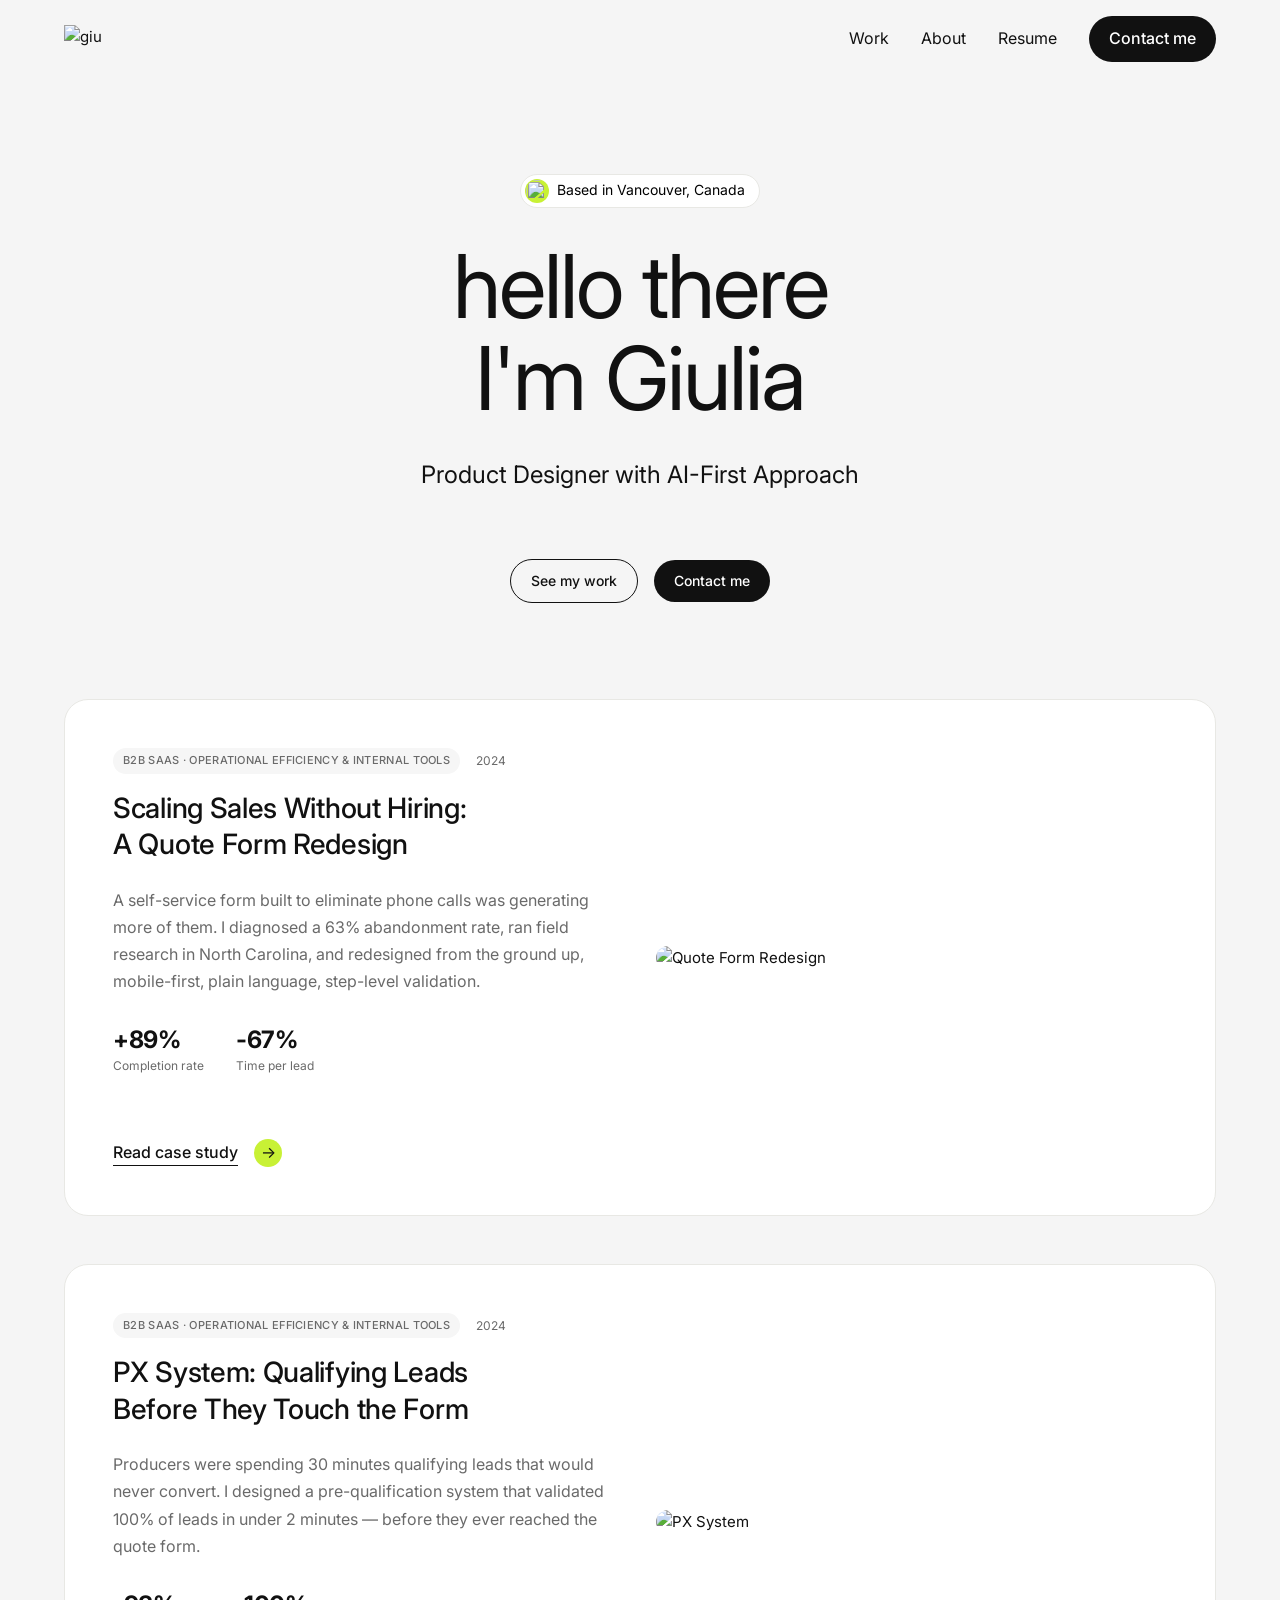
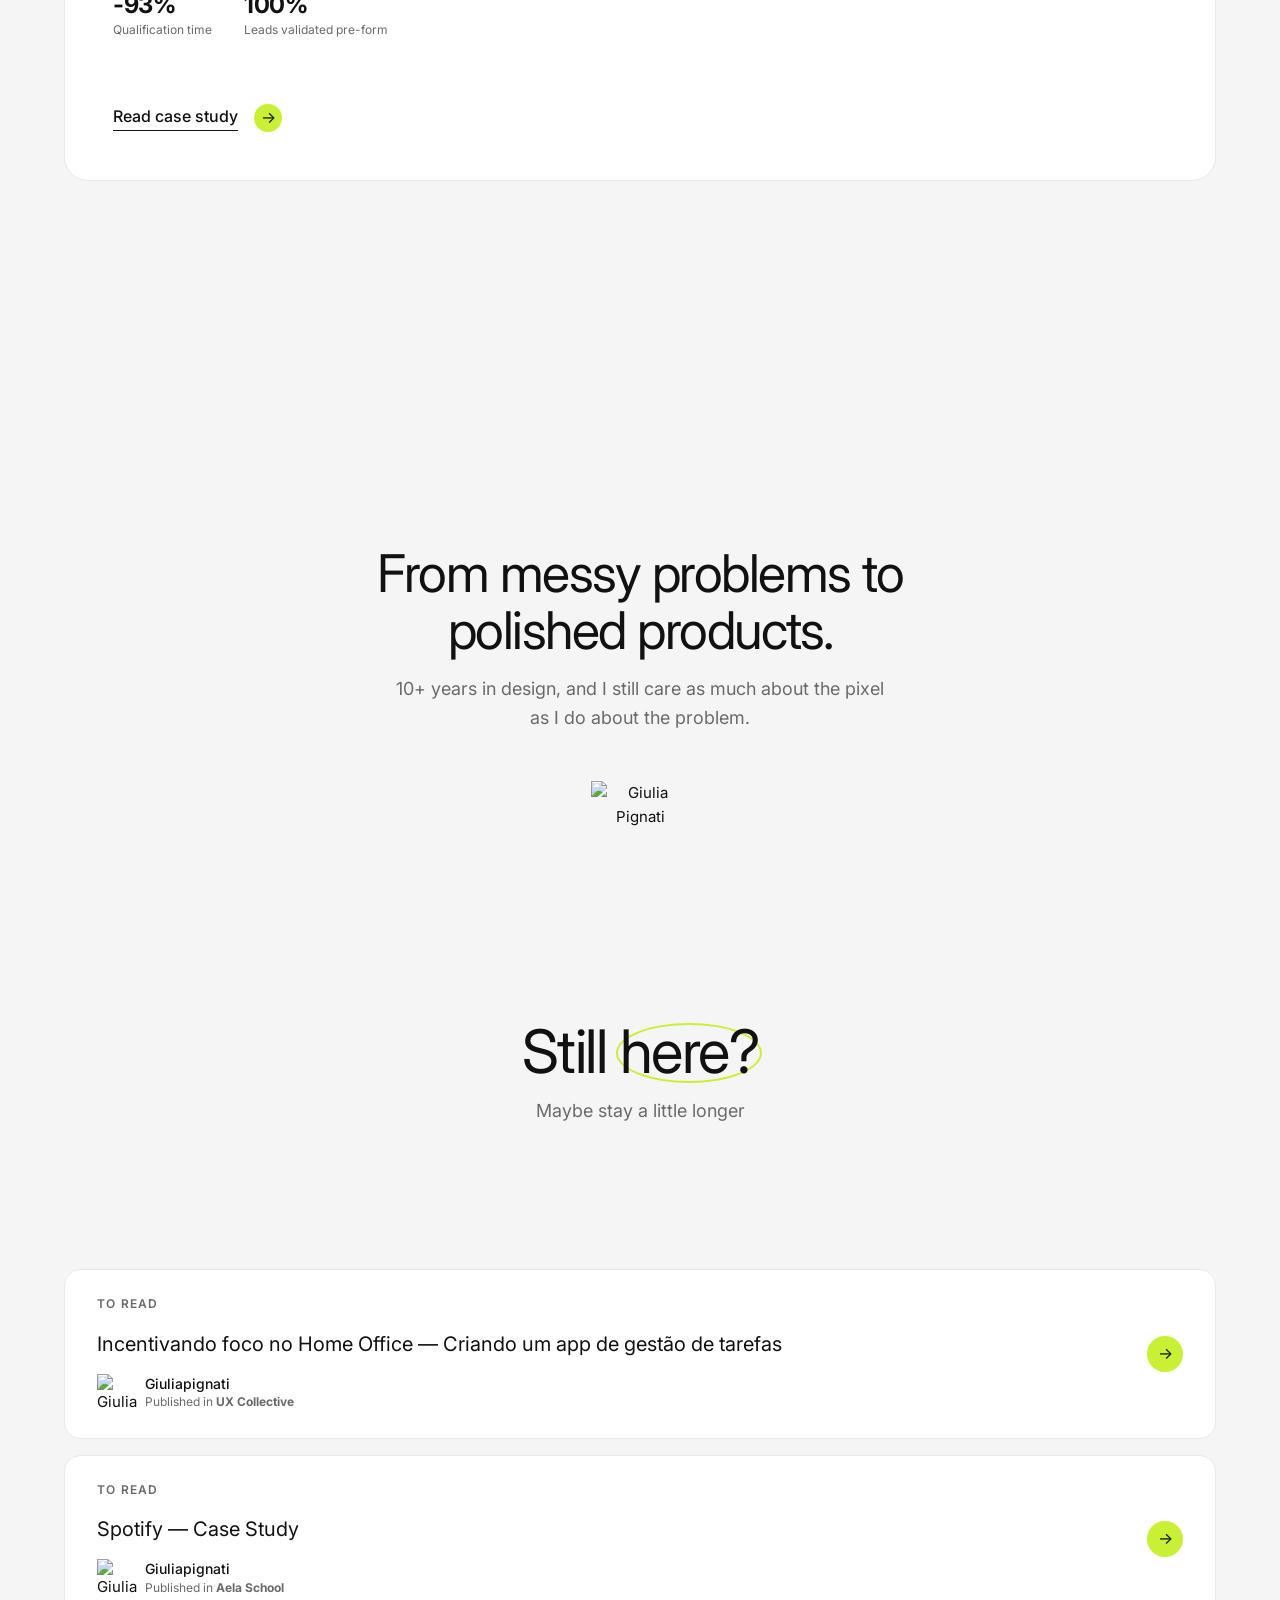
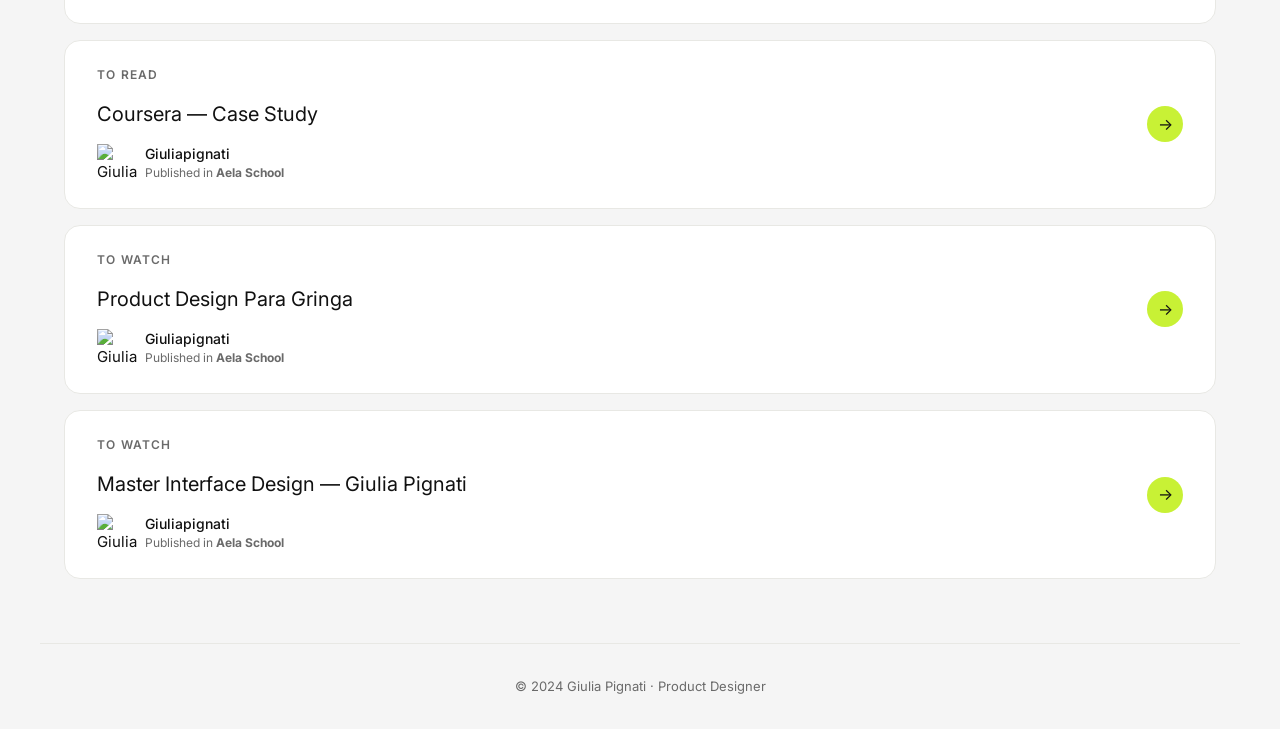
==== index.html @ c6f7b2cc "Add files via upload" ====
<!DOCTYPE html>
<html lang="en">
<head>
  <meta charset="UTF-8" />
  <meta name="viewport" content="width=device-width, initial-scale=1.0" />
  <title>Giulia Pignati — Product Designer</title>
  <link rel="icon" type="image/png" href="favicon.png" />

  <!-- Preview de link (Open Graph) -->
  <meta property="og:title" content="Giulia Pignati — Product Designer" />
  <meta property="og:description" content="Product Designer with AI-First Approach. Based in Vancouver, Canada." />
  <meta property="og:image" content="https://raw.githubusercontent.com/giulia-pignati/portfolio/main/preview.png" />
  <meta property="og:type" content="website" />

  <!-- Preview no Twitter/X -->
  <meta name="twitter:card" content="summary_large_image" />
  <meta name="twitter:title" content="Giulia Pignati — Product Designer" />
  <meta name="twitter:description" content="Product Designer with AI-First Approach. Based in Vancouver, Canada." />
  <meta name="twitter:image" content="https://raw.githubusercontent.com/giulia-pignati/portfolio/main/preview.png" />
  <link rel="stylesheet" href="styles.css" />
  <link href="https://fonts.googleapis.com/css2?family=Inter:wght@400;500;600&display=swap" rel="stylesheet" />
  <style>
    /* Favicon redondo — funciona no Safari e Chrome */
    link[rel="icon"] { border-radius: 50%; }
  </style>
</head>
<body>

  <!-- NAV -->
  <nav class="nav">
    <a href="#" class="nav-logo">
      <img src="https://raw.githubusercontent.com/giulia-pignati/portfolio/main/images/giu-nav-bar.png" alt="giu" />
    </a>
    <button class="nav-burger" aria-label="Open menu" aria-expanded="false">
      <span></span>
      <span></span>
      <span></span>
    </button>
    <ul class="nav-links">
      <li><a href="#work">Work</a></li>
      <li><a href="#about">About</a></li>
      <li><a href="https://drive.google.com/file/d/1Y1DbGItEBMNiPdERlwueBXyd4NhTwN-2/view?usp=sharing" target="_blank" rel="noopener">Resume</a></li>
      <li><a href="mailto:giuliapignati@gmail.com" class="btn-primary">Contact me</a></li>
    </ul>
  </nav>

  <!-- HERO -->
  <section class="hero">
    <div class="hero-location">
      <img src="https://raw.githubusercontent.com/giulia-pignati/portfolio/main/images/location.png" alt="" class="location-icon" /> Based in Vancouver, Canada
    </div>
    <div class="hero-text">
      <h1>hello there<br />I'm <span class="highlight">Giulia<img class="green-doodle" src="https://raw.githubusercontent.com/giulia-pignati/portfolio/main/images/green-doodle.png" alt="" /></span></h1>
      <p class="hero-sub">Product Designer with AI-First Approach</p>
    </div>
    <div class="hero-actions">
      <a href="#work" class="btn-secondary">See my work</a>
      <a href="mailto:giuliapignati@gmail.com" class="btn-primary">Contact me</a>
    </div>
  </section>

  <!-- WORK -->
  <section class="work" id="work">

    <article class="case-card">
      <div class="case-card-content">
        <div class="case-meta">
          <span class="case-tag">B2B SaaS · Operational Efficiency &amp; Internal Tools</span>
          <span class="case-year">2024</span>
        </div>
        <h2>Scaling Sales Without Hiring:<br />A Quote Form Redesign</h2>
        <p>A self-service form built to eliminate phone calls was generating more of them. I diagnosed a 63% abandonment rate, ran field research in North Carolina, and redesigned from the ground up, mobile-first, plain language, step-level validation.</p>
        <div class="case-metrics">
          <div class="metric">
            <span class="metric-value">+89%</span>
            <span class="metric-label">Completion rate</span>
          </div>
          <div class="metric">
            <span class="metric-value">-67%</span>
            <span class="metric-label">Time per lead</span>
          </div>
        </div>
        <div class="case-link-wrap">
          <a href="#" class="case-link">Read case study</a>
          <span class="case-link-arrow">→</span>
        </div>
      </div>
      <div class="case-card-image">
        <img src="https://raw.githubusercontent.com/giulia-pignati/portfolio/main/images/case-quote-form.png" alt="Quote Form Redesign" />
      </div>
    </article>

    <article class="case-card">
      <div class="case-card-content">
        <div class="case-meta">
          <span class="case-tag">B2B SaaS · Operational Efficiency &amp; Internal Tools</span>
          <span class="case-year">2024</span>
        </div>
        <h2>PX System: Qualifying Leads<br />Before They Touch the Form</h2>
        <p>Producers were spending 30 minutes qualifying leads that would never convert. I designed a pre-qualification system that validated 100% of leads in under 2 minutes — before they ever reached the quote form.</p>
        <div class="case-metrics">
          <div class="metric">
            <span class="metric-value">-93%</span>
            <span class="metric-label">Qualification time</span>
          </div>
          <div class="metric">
            <span class="metric-value">100%</span>
            <span class="metric-label">Leads validated pre-form</span>
          </div>
        </div>
        <div class="case-link-wrap">
          <a href="#" class="case-link">Read case study</a>
          <span class="case-link-arrow">→</span>
        </div>
      </div>
      <div class="case-card-image">
        <img src="https://raw.githubusercontent.com/giulia-pignati/portfolio/main/images/case-px-system.png" alt="PX System" />
      </div>
    </article>

  </section>

  <!-- ABOUT -->
  <section class="about" id="about">
    <div class="about-doodle">
      <img src="https://raw.githubusercontent.com/giulia-pignati/portfolio/main/images/messy-doodle.png" alt="" />
    </div>
    <div class="about-headline">
      <h2>From messy problems to<br /><span class="highlight">polished</span> products.</h2>
      <p>10+ years in design, and I still care as much about the pixel<br />as I do about the problem.</p>
    </div>
    <div class="about-body">
      <div class="about-photo">
        <img src="https://raw.githubusercontent.com/giulia-pignati/portfolio/main/images/about-me.png" alt="Giulia Pignati" />
      </div>
    </div>
  </section>

  <!-- STILL HERE -->
  <section class="still-here" id="contact">
    <div class="still-here-header">
      <div class="still-here-header-text">
        <h2>Still <span class="underline-animated">here?</span></h2>
        <p>Maybe stay a little longer</p>
      </div>
      <img class="smile-doodle" src="https://raw.githubusercontent.com/giulia-pignati/portfolio/main/images/smile-doodle.png" alt="" />
    </div>

    <div class="content-list">

      <a href="https://medium.com/ux-user-experience-design-em-portugues/incentivando-foco-no-home-office-estudo-de-caso-de-ux-ui-22c9598dc040" target="_blank" rel="noopener" class="content-card">
        <div class="content-card-inner">
          <span class="content-label">TO READ</span>
          <span class="content-title">Incentivando foco no Home Office — Criando um app de gestão de tarefas</span>
          <div class="content-author">
            <img src="https://raw.githubusercontent.com/giulia-pignati/portfolio/main/images/giu-ux-collective.png" alt="Giulia" class="author-avatar" />
            <div>
              <span class="author-name">Giuliapignati</span>
              <span class="author-pub">Published in <strong>UX Collective</strong></span>
            </div>
          </div>
        </div>
        <span class="content-arrow-circle" aria-hidden="true">→</span>
      </a>

      <a href="https://www.behance.net/gallery/124693203/Spotify-UXUI-Case-Study" target="_blank" rel="noopener" class="content-card">
        <div class="content-card-inner">
          <span class="content-label">TO READ</span>
          <span class="content-title">Spotify — Case Study</span>
          <div class="content-author">
            <img src="https://raw.githubusercontent.com/giulia-pignati/portfolio/main/images/giu-aela.png" alt="Giulia" class="author-avatar" />
            <div>
              <span class="author-name">Giuliapignati</span>
              <span class="author-pub">Published in <strong>Aela School</strong></span>
            </div>
          </div>
        </div>
        <span class="content-arrow-circle" aria-hidden="true">→</span>
      </a>

      <a href="https://www.behance.net/gallery/116458347/Landing-Page-UXUI-Case-Study" target="_blank" rel="noopener" class="content-card">
        <div class="content-card-inner">
          <span class="content-label">TO READ</span>
          <span class="content-title">Coursera — Case Study</span>
          <div class="content-author">
            <img src="https://raw.githubusercontent.com/giulia-pignati/portfolio/main/images/giu-aela.png" alt="Giulia" class="author-avatar" />
            <div>
              <span class="author-name">Giuliapignati</span>
              <span class="author-pub">Published in <strong>Aela School</strong></span>
            </div>
          </div>
        </div>
        <span class="content-arrow-circle" aria-hidden="true">→</span>
      </a>

      <a href="https://www.youtube.com/live/_-coXzCzCPk" target="_blank" rel="noopener" class="content-card">
        <div class="content-card-inner">
          <span class="content-label">TO WATCH</span>
          <span class="content-title">Product Design Para Gringa</span>
          <div class="content-author">
            <img src="https://raw.githubusercontent.com/giulia-pignati/portfolio/main/images/giu-aela.png" alt="Giulia" class="author-avatar" />
            <div>
              <span class="author-name">Giuliapignati</span>
              <span class="author-pub">Published in <strong>Aela School</strong></span>
            </div>
          </div>
        </div>
        <span class="content-arrow-circle" aria-hidden="true">→</span>
      </a>

      <a href="https://www.youtube.com/watch?v=lzUu3sz1C6s&t=21s" target="_blank" rel="noopener" class="content-card">
        <div class="content-card-inner">
          <span class="content-label">TO WATCH</span>
          <span class="content-title">Master Interface Design — Giulia Pignati</span>
          <div class="content-author">
            <img src="https://raw.githubusercontent.com/giulia-pignati/portfolio/main/images/giu-aela.png" alt="Giulia" class="author-avatar" />
            <div>
              <span class="author-name">Giuliapignati</span>
              <span class="author-pub">Published in <strong>Aela School</strong></span>
            </div>
          </div>
        </div>
        <span class="content-arrow-circle" aria-hidden="true">→</span>
      </a>

    </div>
  </section>

  <!-- FOOTER -->
  <footer class="footer">
    <p>© 2024 Giulia Pignati · Product Designer</p>
  </footer>

  <script src="script.js"></script>
</body>
</html>
---- styles.css ----
/* =====================
   DESIGN TOKENS
   ===================== */
:root {
  --color-bg: #f5f5f5;
  --color-surface: #ffffff;
  --color-text: #111111;
  --color-text-muted: #6a6a6a;
  --color-accent: #c8f135;
  --color-accent-dark: #a8d020;
  --color-border: #e8e8e4;
  --color-tag-bg: #f6f6f6;

  --font-sans: 'Inter', sans-serif;

  --space-4: 4px;
  --space-8: 8px;
  --space-16: 16px;
  --space-24: 24px;
  --space-32: 32px;
  --space-48: 48px;
  --space-64: 64px;
  --space-96: 96px;

  --radius-sm: 8px;
  --radius-md: 16px;
  --radius-lg: 24px;
  --radius-pill: 100px;

  --max-width: 1200px;
  --transition: 0.2s ease;
}

/* =====================
   RESET & BASE
   ===================== */
*, *::before, *::after {
  box-sizing: border-box;
  margin: 0;
  padding: 0;
}

html {
  scroll-behavior: smooth;
}

body {
  font-family: var(--font-sans);
  background: var(--color-bg);
  color: var(--color-text);
  font-size: 15px;
  line-height: 1.6;
  -webkit-font-smoothing: antialiased;
}

a {
  text-decoration: none;
  color: inherit;
}

img {
  display: block;
  max-width: 100%;
}

/* =====================
   NAV
   ===================== */
.nav {
  position: sticky;
  top: 0;
  z-index: 100;
  display: flex;
  align-items: center;
  justify-content: space-between;
  max-width: var(--max-width);
  margin: 0 auto;
  padding: var(--space-16) var(--space-24);
  background: var(--color-bg);
}

.nav-logo img {
  height: 28px;
  width: auto;
  image-rendering: -webkit-optimize-contrast;
  image-rendering: crisp-edges;
}

.nav-links {
  display: flex;
  align-items: center;
  gap: var(--space-32);
  list-style: none;
}

.nav-links a {
  font-size: 16px;
  color: var(#111111);
  transition: color var(--transition);
}

.nav-links a:hover {
  color: var(--color-text);
}

/* =====================
   BUTTONS
   ===================== */
.btn-primary {
  background: var(--color-text);
  color: #fff !important;
  padding: 10px 20px;
  border-radius: var(--radius-pill);
  font-size: 14px;
  font-weight: 500;
  transition: background var(--transition), transform var(--transition), box-shadow var(--transition);
  display: inline-block;
}

.btn-primary:hover {
  background: #333;
  transform: translateY(-1px);
  box-shadow: 0 4px 12px rgba(0,0,0,0.15);
}

.btn-secondary {
  background: transparent;
  color: var(--color-text);
  padding: 10px 20px;
  border-radius: var(--radius-pill);
  font-size: 14px;
  font-weight: 500;
  border: 1.5px solid var(--color-text);
  transition: background var(--transition), transform var(--transition);
  display: inline-block;
}

.btn-secondary:hover {
  background: #d8d8d3;
  color: var(--color-text);
  transform: translateY(-1px);
}

/* =====================
   HERO
   ===================== */
.hero {
  max-width: var(--max-width);
  margin: 0 auto;
  padding: var(--space-96) var(--space-24) var(--space-96);
  text-align: center;
}

.location-icon {
  width: 24px;
  height: 24px;
  object-fit: contain;
  background: var(--color-accent);
  border-radius: 50%;
  padding: 1px;
  display: inline-block;
  flex-shrink: 0;
}

.hero-location {
  display: inline-flex;
  align-items: center;
  gap: var(--space-8);
  font-size: 14px;
  color: #000000;
  margin-bottom: var(--space-32);
  background: var(--color-surface);
  padding: 4px 14px 4px 4px;
  border-radius: var(--radius-pill);
  border: 1px solid var(--color-border);
}

.hero-text h1 {
  font-size: clamp(48px, 8vw, 88px);
  font-weight: 400;
  line-height: 1.05;
  letter-spacing: -2px;
  margin-bottom: var(--space-32);
}

.highlight {
  color: var(--color-text);
  position: relative;
  display: inline-block;
}

.highlight::after {
  display: none;
}

.green-doodle {
  display: inline-block;
  position: absolute;
  right: 0px;
  top: 50%;
  transform: translateY(-50%);
  height: 120%;
  width: auto;
  z-index: -1;
  pointer-events: none;
}

.hero-sub {
  font-size: 24px;
  color: var(#111111);
  margin-bottom: var(--space-64);
}

.hero-actions {
  display: flex;
  align-items: center;
  justify-content: center;
  gap: var(--space-16);
}

/* =====================
   WORK / CASE CARDS
   ===================== */
.work {
  max-width: var(--max-width);
  margin: 0 auto;
  padding: 0 var(--space-24) var(--space-96);
  display: flex;
  flex-direction: column;
  gap: var(--space-48);
}

.case-card {
  background: var(--color-surface);
  border-radius: var(--radius-lg);
  border: 1px solid var(--color-border);
  display: grid;
  grid-template-columns: 1fr 1fr;
  gap: var(--space-32);
  padding: var(--space-48);
  overflow: hidden;
  transition: transform var(--transition), box-shadow var(--transition);
  cursor: pointer;
}

.case-card:hover {
  transform: translateY(-4px);
  box-shadow: 0 12px 40px rgba(0,0,0,0.08);
}

.case-meta {
  display: flex;
  align-items: center;
  gap: var(--space-16);
  margin-bottom: var(--space-16);
}

.case-tag {
  font-size: 11px;
  font-weight: 500;
  color: var(--color-text-muted);
  background: var(--color-tag-bg);
  padding: 4px 10px;
  border-radius: var(--radius-pill);
  text-transform: uppercase;
  letter-spacing: 0.3px;
}

.case-year {
  font-size: 12px;
  color: var(--color-text-muted);
}

.case-card-content h2 {
  font-size: 28px;
  font-weight: 500;
  line-height: 1.3;
  margin-bottom: var(--space-24);
  letter-spacing: -0.3px;
}

.case-card-content p {
  font-size: 16px;
  color: var(--color-text-muted);
  line-height: 1.7;
  margin-bottom: var(--space-32);
}

.case-metrics {
  display: flex;
  gap: var(--space-32);
  margin-bottom: var(--space-64);
}

.metric-value {
  display: block;
  font-size: 24px;
  font-weight: 700;
  letter-spacing: -0.5px;
  line-height: 1.1;
}

.metric-label {
  display: block;
  font-size: 12px;
  color: var(--color-text-muted);
  margin-top: 2px;
}

.case-link-wrap {
  display: inline-flex;
  align-items: center;
  gap: var(--space-16);
}

.case-link {
  font-size: 16px;
  font-weight: 500;
  color: var(--color-text);
  background: none;
  padding: 0;
  border-radius: 0;
  border-bottom: 1.5px solid var(--color-text);
  transition: opacity var(--transition);
  display: inline-block;
}

.case-link:hover {
  opacity: 0.6;
}

.case-link-arrow {
  display: inline-flex;
  align-items: center;
  justify-content: center;
  width: 28px;
  height: 28px;
  border-radius: 50%;
  background: var(--color-accent);
  font-size: 16px;
  color: var(--color-text);
  flex-shrink: 0;
  transition: background var(--transition), transform var(--transition);
}

.case-link-wrap:hover .case-link-arrow {
  background: var(--color-accent-dark);
  transform: translateX(3px);
}

.case-card-image {
  display: flex;
  align-items: center;
  justify-content: center;
}

.case-card-image img {
  width: 100%;
  height: auto;
  border-radius: var(--radius-md);
  object-fit: cover;
  transition: transform var(--transition);
}

.case-card:hover .case-card-image img {
  transform: scale(1.02);
}

/* =====================
   ABOUT
   ===================== */
.about {
  max-width: var(--max-width);
  margin: 0 auto;
  padding: var(--space-96) var(--space-24);
  text-align: center;
}

.about-doodle {
  margin-bottom: var(--space-32);
}

.about-doodle img {
  height: 140px;
  width: auto;
  margin: 0 auto;
  opacity: 0.7;
}

.about-headline h2 {
  font-size: clamp(32px, 5vw, 52px);
  font-weight: 400;
  letter-spacing: -1.5px;
  line-height: 1.1;
  margin-bottom: var(--space-16);
}

.about-headline p {
  font-size: 18px;
  color: var(--color-text-muted);
  margin-bottom: var(--space-48);
}

.about-body {
  display: flex;
  justify-content: center;
  margin-top: var(--space-48);
}

.about-photo img {
  width: 90%;
  max-width: var(--max-width);
  height: auto;
  object-fit: contain;
  display: block;
  margin: 0 auto;
}

.about-text {
  display: flex;
  flex-direction: column;
  gap: var(--space-16);
  padding-top: var(--space-16);
}

.about-text p {
  font-size: 15px;
  line-height: 1.75;
  color: #444;
}

/* =====================
   STILL HERE
   ===================== */
.still-here {
  max-width: var(--max-width);
  margin: 0 auto;
  padding: var(--space-96) var(--space-24) var(--space-64);
}

.still-here-header {
  display: flex;
  flex-direction: column;
  align-items: center;
  margin-bottom: var(--space-48);
}

.still-here-header-text {
  text-align: center;
}

.still-here-header h2 {
  font-size: clamp(36px, 6vw, 60px);
  font-weight: 400;
  letter-spacing: -1.5px;
  line-height: 1;
  margin-bottom: var(--space-16);
}

.still-here-header p {
  font-size: 18px;
  color: var(--color-text-muted);
}

.smile-doodle {
  height: 120px;
  width: auto;
  margin-top: -24px;
  align-self: flex-end; 
}

.underline-animated {
  position: relative;
  display: inline-block;
}

.underline-animated::after {
  content: '';
  position: absolute;
  bottom: -2px;
  left: -4px;
  right: -4px;
  height: 100%;
  border: 2.5px solid var(--color-accent);
  border-radius: 50%;
  pointer-events: none;
  z-index: -1;
}

/* =====================
   CONTENT CARDS (Still Here)
   ===================== */
.content-list {
  display: flex;
  flex-direction: column;
  gap: var(--space-16);
}

.content-card {
  display: flex;
  align-items: center;
  justify-content: space-between;
  background: var(--color-surface);
  border: 1px solid var(--color-border);
  border-radius: var(--radius-md);
  padding: var(--space-24) var(--space-32);
  gap: var(--space-32);
  transition: transform var(--transition), box-shadow var(--transition);
  cursor: pointer;
}

.content-card:hover {
  transform: translateY(-2px);
  box-shadow: 0 8px 24px rgba(0,0,0,0.06);
}

.content-card-inner {
  display: flex;
  flex-direction: column;
  gap: var(--space-16);
  flex: 1;
  min-width: 0;
}

.content-label {
  font-size: 12px;
  font-weight: 600;
  letter-spacing: 1.2px;
  text-transform: uppercase;
  color: var(--color-text-muted);
}

.content-title {
  font-size: 20px;
  font-weight: 400;
  color: var(--color-text);
  line-height: 1.4;
}

.content-author {
  display: flex;
  align-items: center;
  gap: var(--space-8);
}

.author-avatar {
  width: 40px;
  height: 40px;
  border-radius: 0;
  object-fit: contain;
  flex-shrink: 0;
}

.author-name {
  display: block;
  font-size: 14px;
  font-weight: 500;
  color: var(--color-text);
  line-height: 1.2;
}

.author-pub {
  display: block;
  font-size: 12px;
  color: var(--color-text-muted);
}

.content-arrow-circle {
  display: inline-flex;
  align-items: center;
  justify-content: center;
  width: 36px;
  height: 36px;
  border-radius: 50%;
  background: var(--color-accent);
  font-size: 16px;
  color: var(--color-text);
  flex-shrink: 0;
  transition: background var(--transition), transform var(--transition);
}

.content-card:hover .content-arrow-circle {
  background: var(--color-accent-dark);
  transform: translateX(3px);
}

/* =====================
   FOOTER
   ===================== */
.footer {
  text-align: center;
  padding: var(--space-32) var(--space-24);
  font-size: 13px;
  color: var(--color-text-muted);
  border-top: 1px solid var(--color-border);
  max-width: var(--max-width);
  margin: 0 auto;
}

/* =====================
   BURGER BUTTON (hidden on desktop)
   ===================== */
.nav-burger {
  display: none;
}

/* =====================
   RESPONSIVE
   ===================== */
@media (max-width: 680px) {
  .case-card {
    grid-template-columns: 1fr;
  }

  .case-card-image {
    order: -1;
  }

  .about-body {
    grid-template-columns: 1fr;
  }

  .still-here-header {
    flex-direction: column;
    align-items: center;
    text-align: center;
    gap: var(--space-16);
  }

  .smile-doodle {
    height: 80px;
  }

  .content-card {
    padding: var(--space-16) var(--space-24);
  }

  /* --- NAV MOBILE --- */
  .nav-burger {
    display: flex;
    flex-direction: column;
    justify-content: center;
    gap: 5px;
    background: none;
    border: none;
    cursor: pointer;
    padding: 4px;
    z-index: 200;
  }

  .nav-burger span {
    display: block;
    width: 22px;
    height: 2px;
    background: var(--color-text);
    border-radius: 2px;
    transition: transform 0.25s ease, opacity 0.25s ease;
    transform-origin: center;
  }

  /* Burger → X quando aberto */
  .nav-burger.open span:nth-child(1) {
    transform: translateY(7px) rotate(45deg);
  }

  .nav-burger.open span:nth-child(2) {
    opacity: 0;
  }

  .nav-burger.open span:nth-child(3) {
    transform: translateY(-7px) rotate(-45deg);
  }

  /* Links escondidos por padrão no mobile */
  .nav-links {
    display: none;
    position: fixed;
    top: 0;
    left: 0;
    right: 0;
    bottom: 0;
    background: var(--color-bg);
    flex-direction: column;
    align-items: center;
    justify-content: center;
    gap: var(--space-32);
    z-index: 150;
    list-style: none;
  }

  .nav-links.open {
    display: flex;
  }

  .nav-links a {
    font-size: 24px;
    font-weight: 400;
    color: var(--color-text);
  }

  .nav-links .btn-primary {
    font-size: 16px;
    padding: 12px 28px;
  }
}
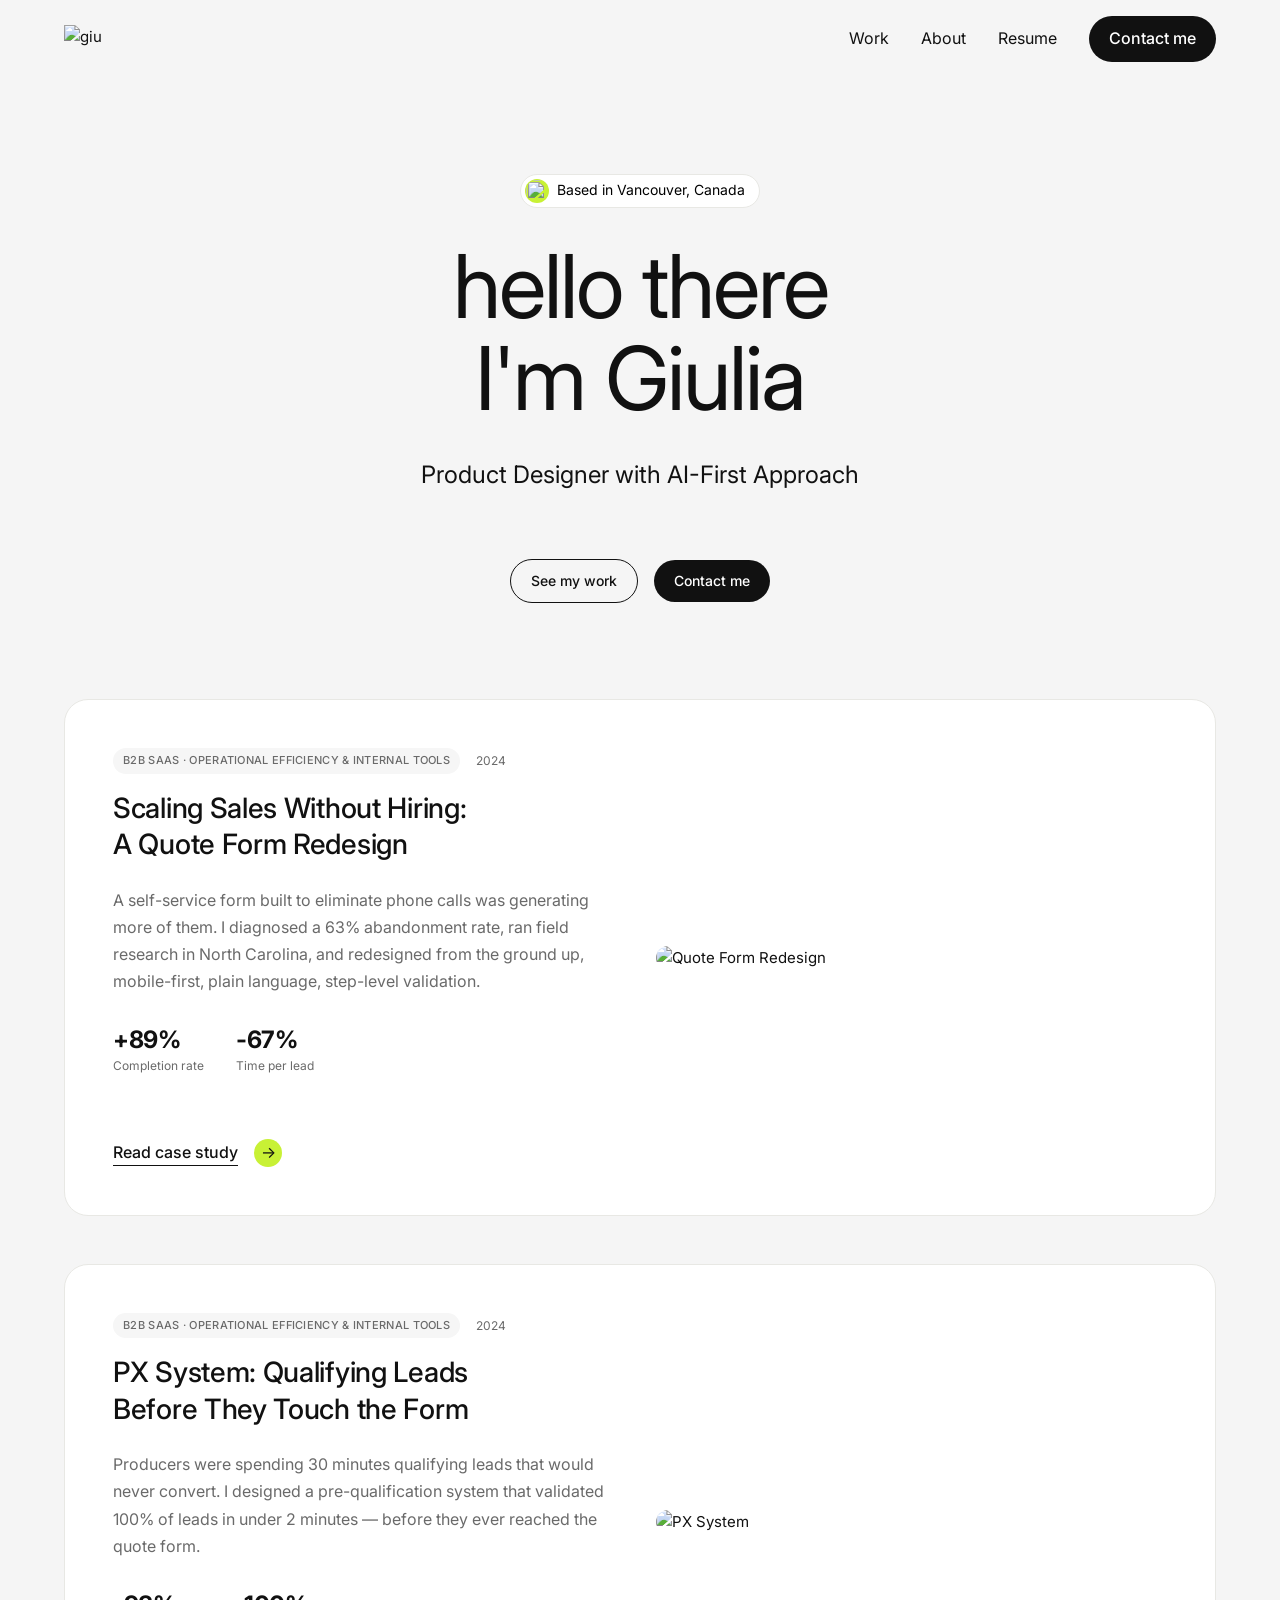
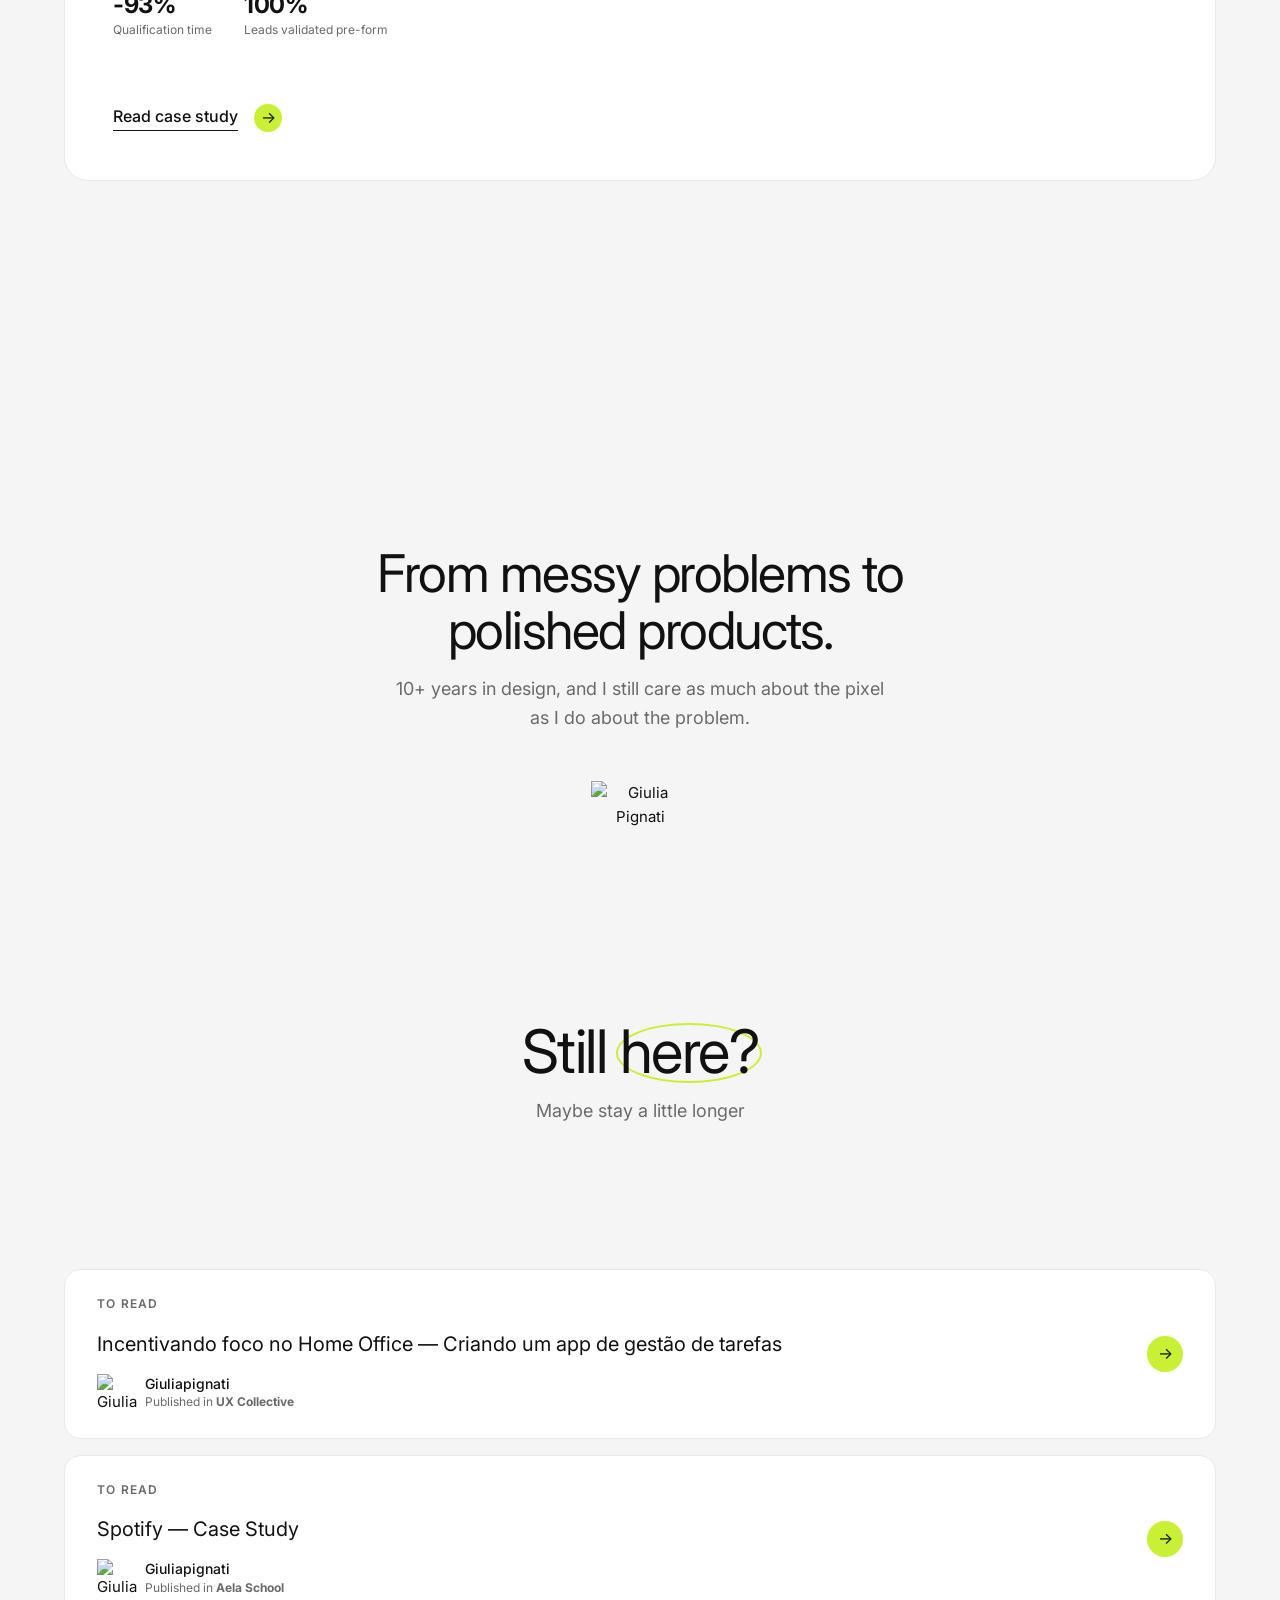
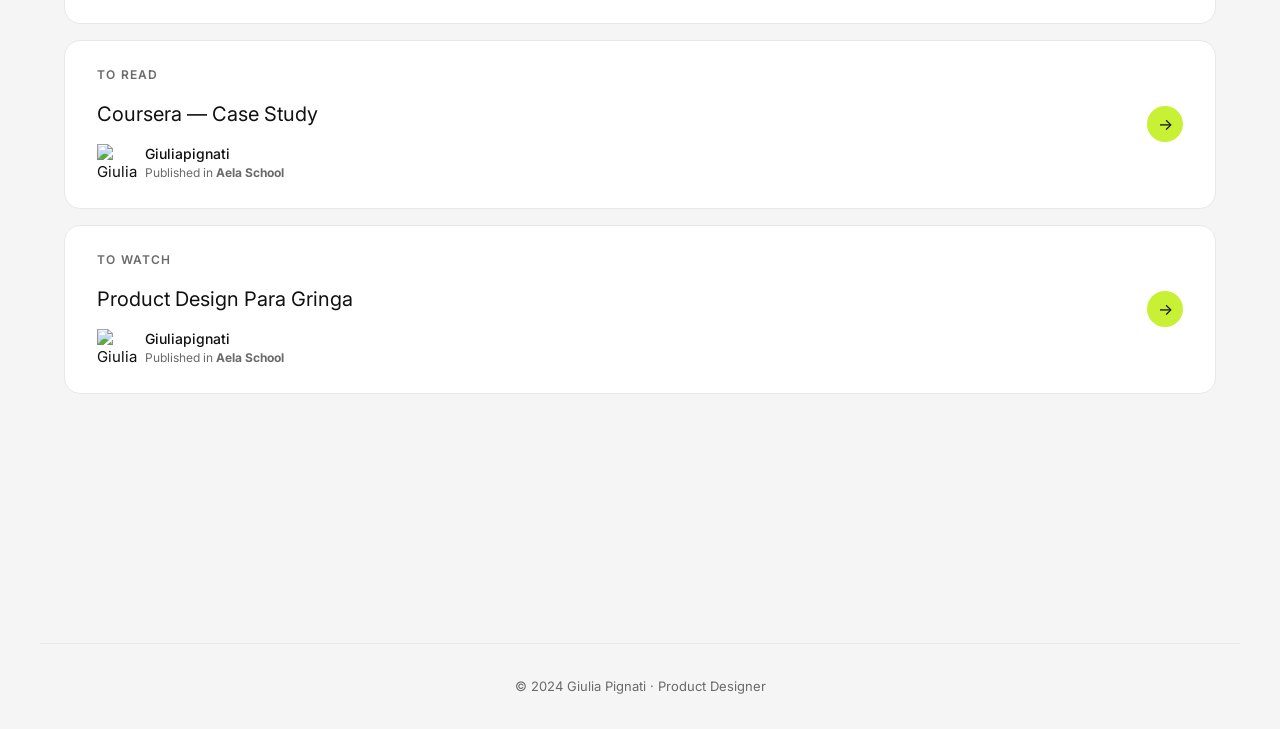
==== commit 16b82d37: "Update index.html" ====
--- a/index.html
+++ b/index.html
@@ -5,6 +5,7 @@
   <meta name="viewport" content="width=device-width, initial-scale=1.0" />
   <title>Giulia Pignati — Product Designer</title>
   <link rel="icon" type="image/png" href="favicon.png" />
+   <meta property="og:image" content="https://giulia-pignati.github.io/Site/preview.png" />
 
   <!-- Preview de link (Open Graph) -->
   <meta property="og:title" content="Giulia Pignati — Product Designer" />
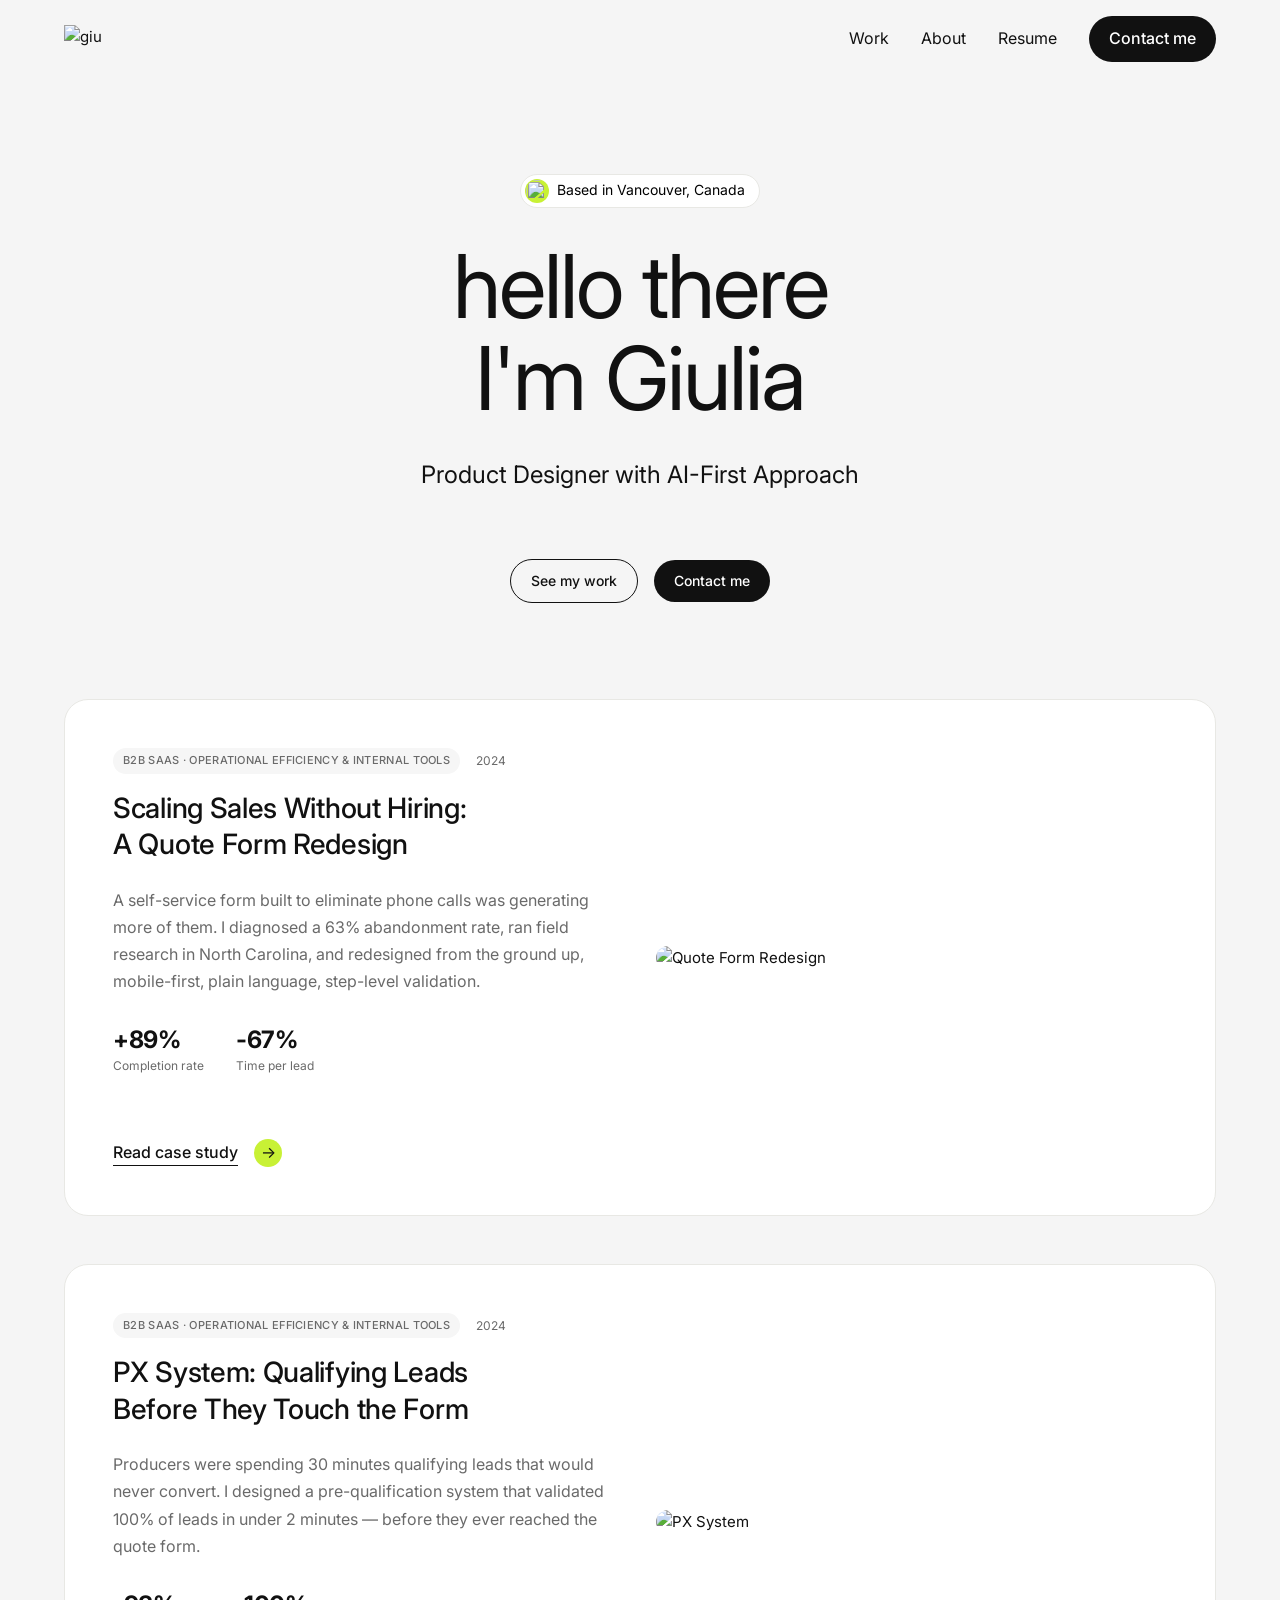
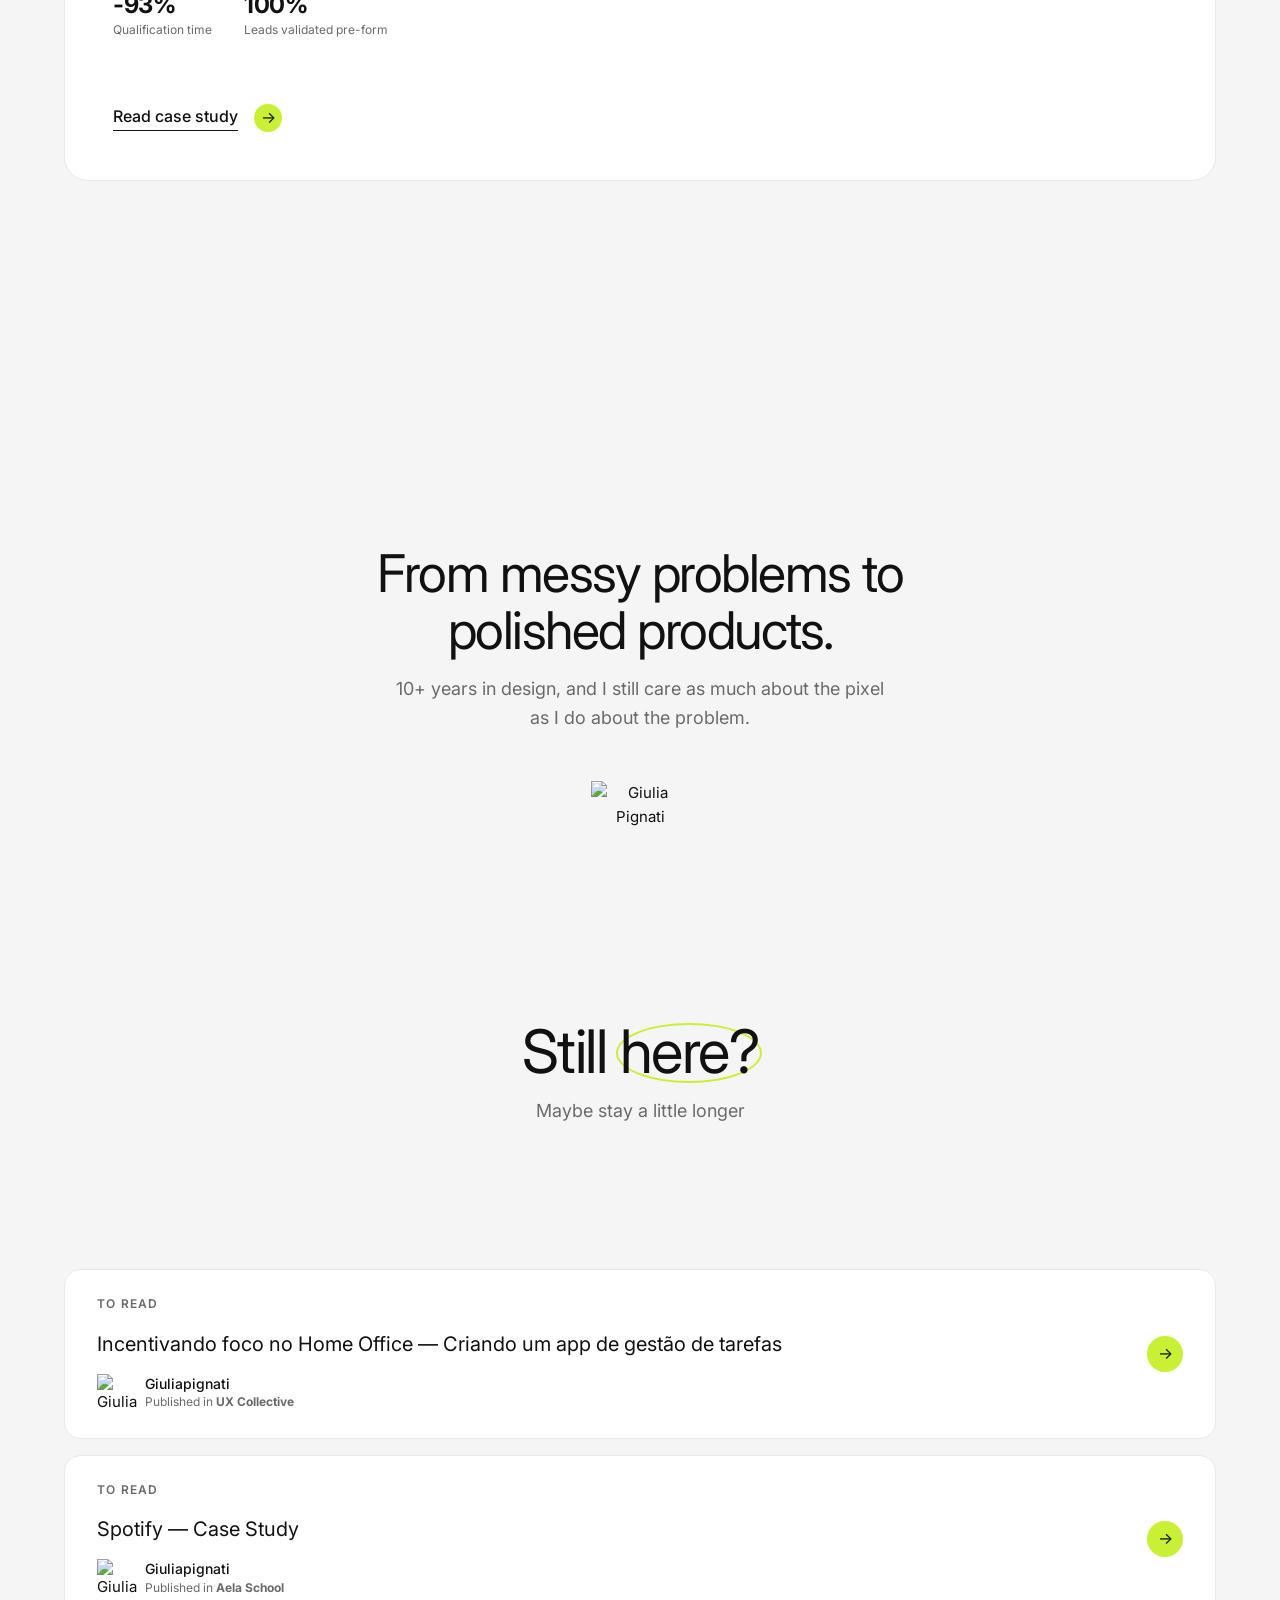
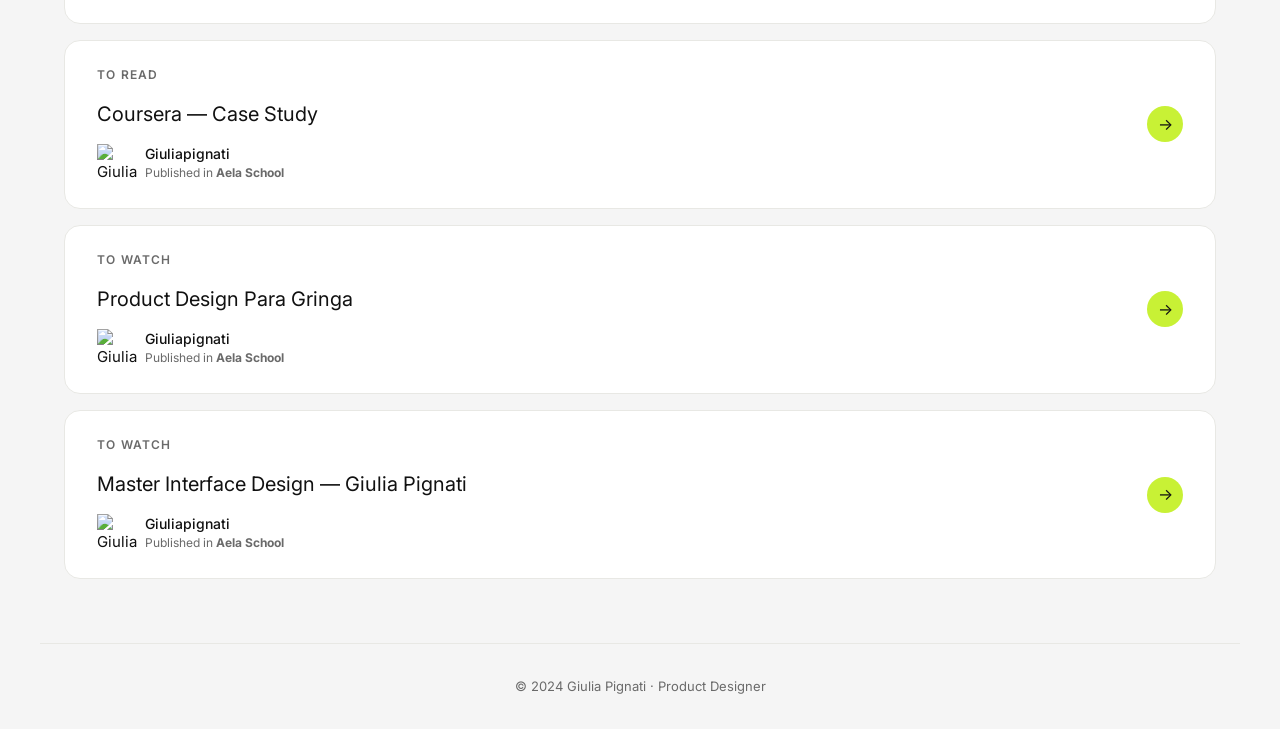
==== commit a72e7072: "Add files via upload" ====
--- a/index.html
+++ b/index.html
@@ -5,7 +5,7 @@
   <meta name="viewport" content="width=device-width, initial-scale=1.0" />
   <title>Giulia Pignati — Product Designer</title>
   <link rel="icon" type="image/png" href="favicon.png" />
-   <meta property="og:image" content="https://giulia-pignati.github.io/Site/preview.png" />
+  <meta property="og:image" content="https://giulia-pignati.github.io/Site/preview.png" />
 
   <!-- Preview de link (Open Graph) -->
   <meta property="og:title" content="Giulia Pignati — Product Designer" />
@@ -91,7 +91,7 @@
       </div>
     </article>
 
-    <article class="case-card">
+    <article class="case-card" onclick="window.location='px-case-study.html'" style="cursor:pointer;">
       <div class="case-card-content">
         <div class="case-meta">
           <span class="case-tag">B2B SaaS · Operational Efficiency &amp; Internal Tools</span>
@@ -110,7 +110,7 @@
           </div>
         </div>
         <div class="case-link-wrap">
-          <a href="#" class="case-link">Read case study</a>
+          <a href="px-case-study.html" class="case-link">Read case study</a>
           <span class="case-link-arrow">→</span>
         </div>
       </div>
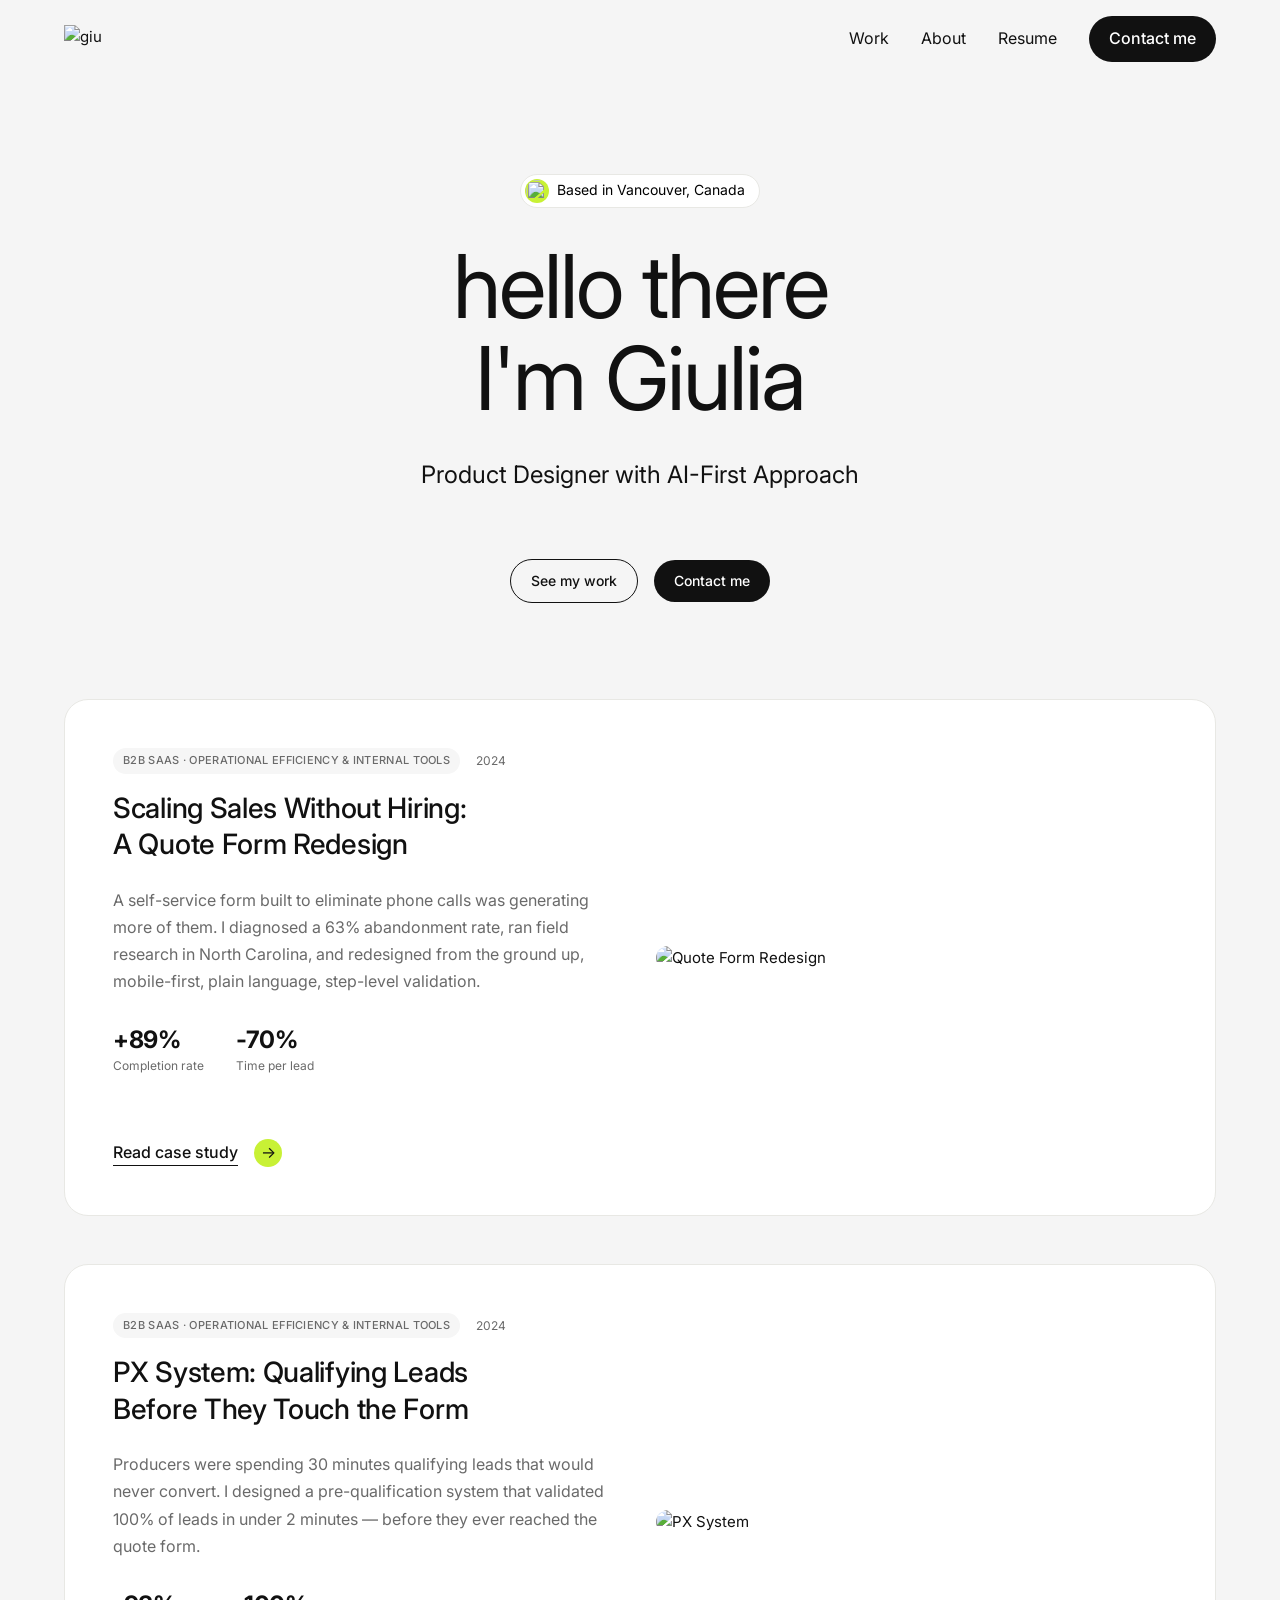
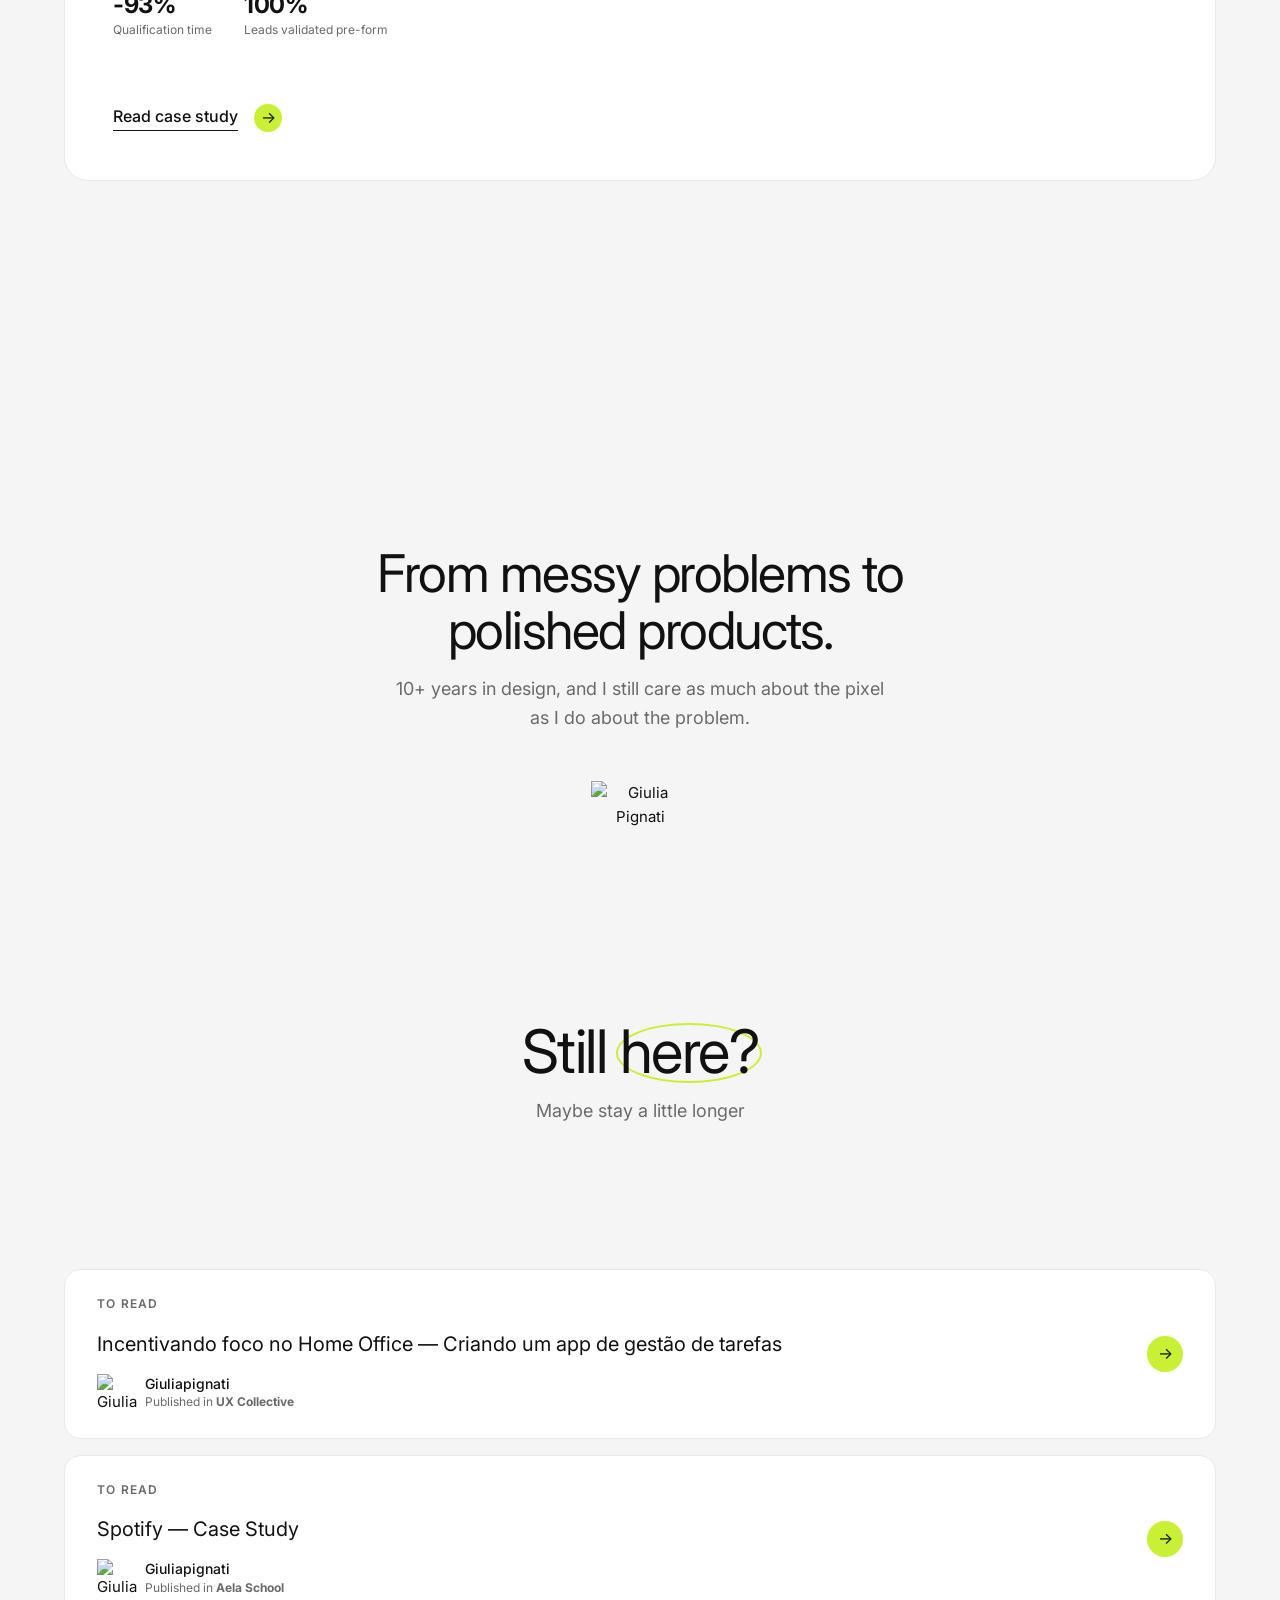
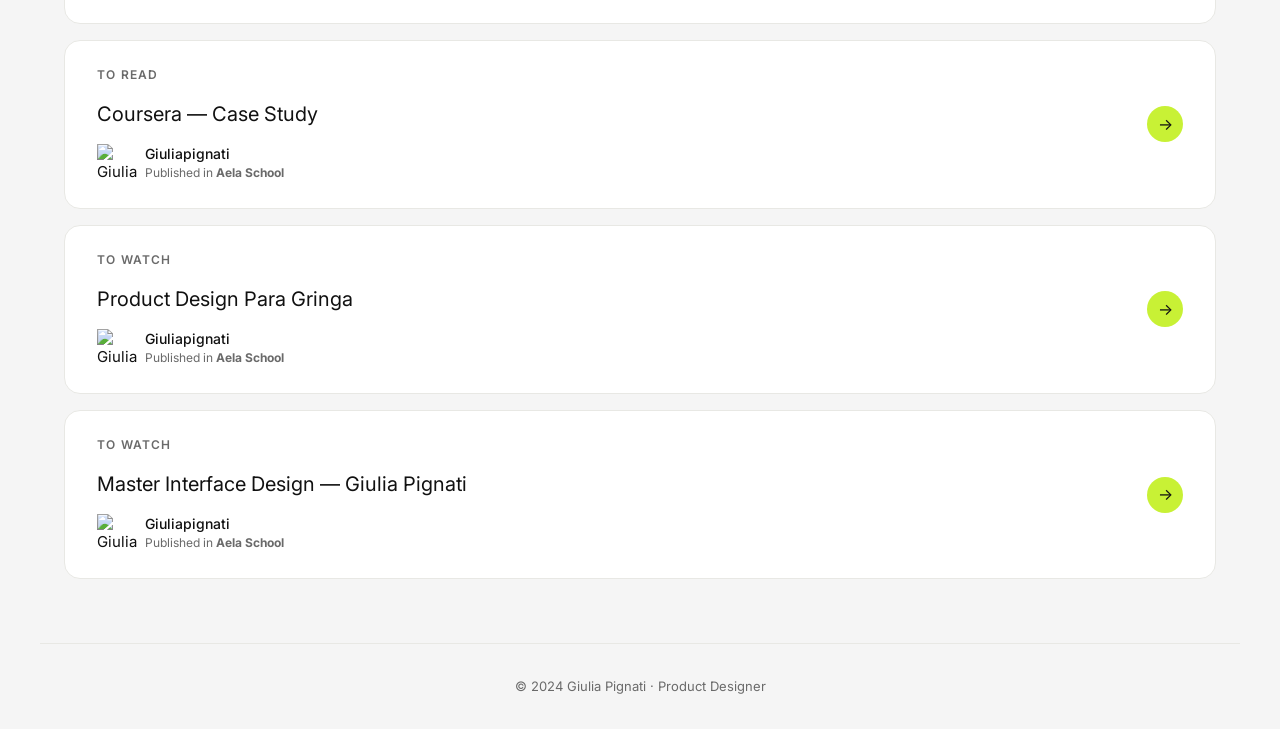
==== commit 5ed37da0: "Add files via upload" ====
--- a/index.html
+++ b/index.html
@@ -63,7 +63,7 @@
   <!-- WORK -->
   <section class="work" id="work">
 
-    <article class="case-card">
+    <article class="case-card" onclick="window.location='quote-form-case-study.html'" style="cursor:pointer;">
       <div class="case-card-content">
         <div class="case-meta">
           <span class="case-tag">B2B SaaS · Operational Efficiency &amp; Internal Tools</span>
@@ -77,17 +77,17 @@
             <span class="metric-label">Completion rate</span>
           </div>
           <div class="metric">
-            <span class="metric-value">-67%</span>
+            <span class="metric-value">-70%</span>
             <span class="metric-label">Time per lead</span>
           </div>
         </div>
         <div class="case-link-wrap">
-          <a href="#" class="case-link">Read case study</a>
+          <a href="quote-form-case-study.html" class="case-link">Read case study</a>
           <span class="case-link-arrow">→</span>
         </div>
       </div>
       <div class="case-card-image">
-        <img src="https://raw.githubusercontent.com/giulia-pignati/portfolio/main/images/case-quote-form.png" alt="Quote Form Redesign" />
+        <img src="https://raw.githubusercontent.com/giulia-pignati/portfolio/main/images/cover-quote-form.png" alt="Quote Form Redesign" />
       </div>
     </article>
 
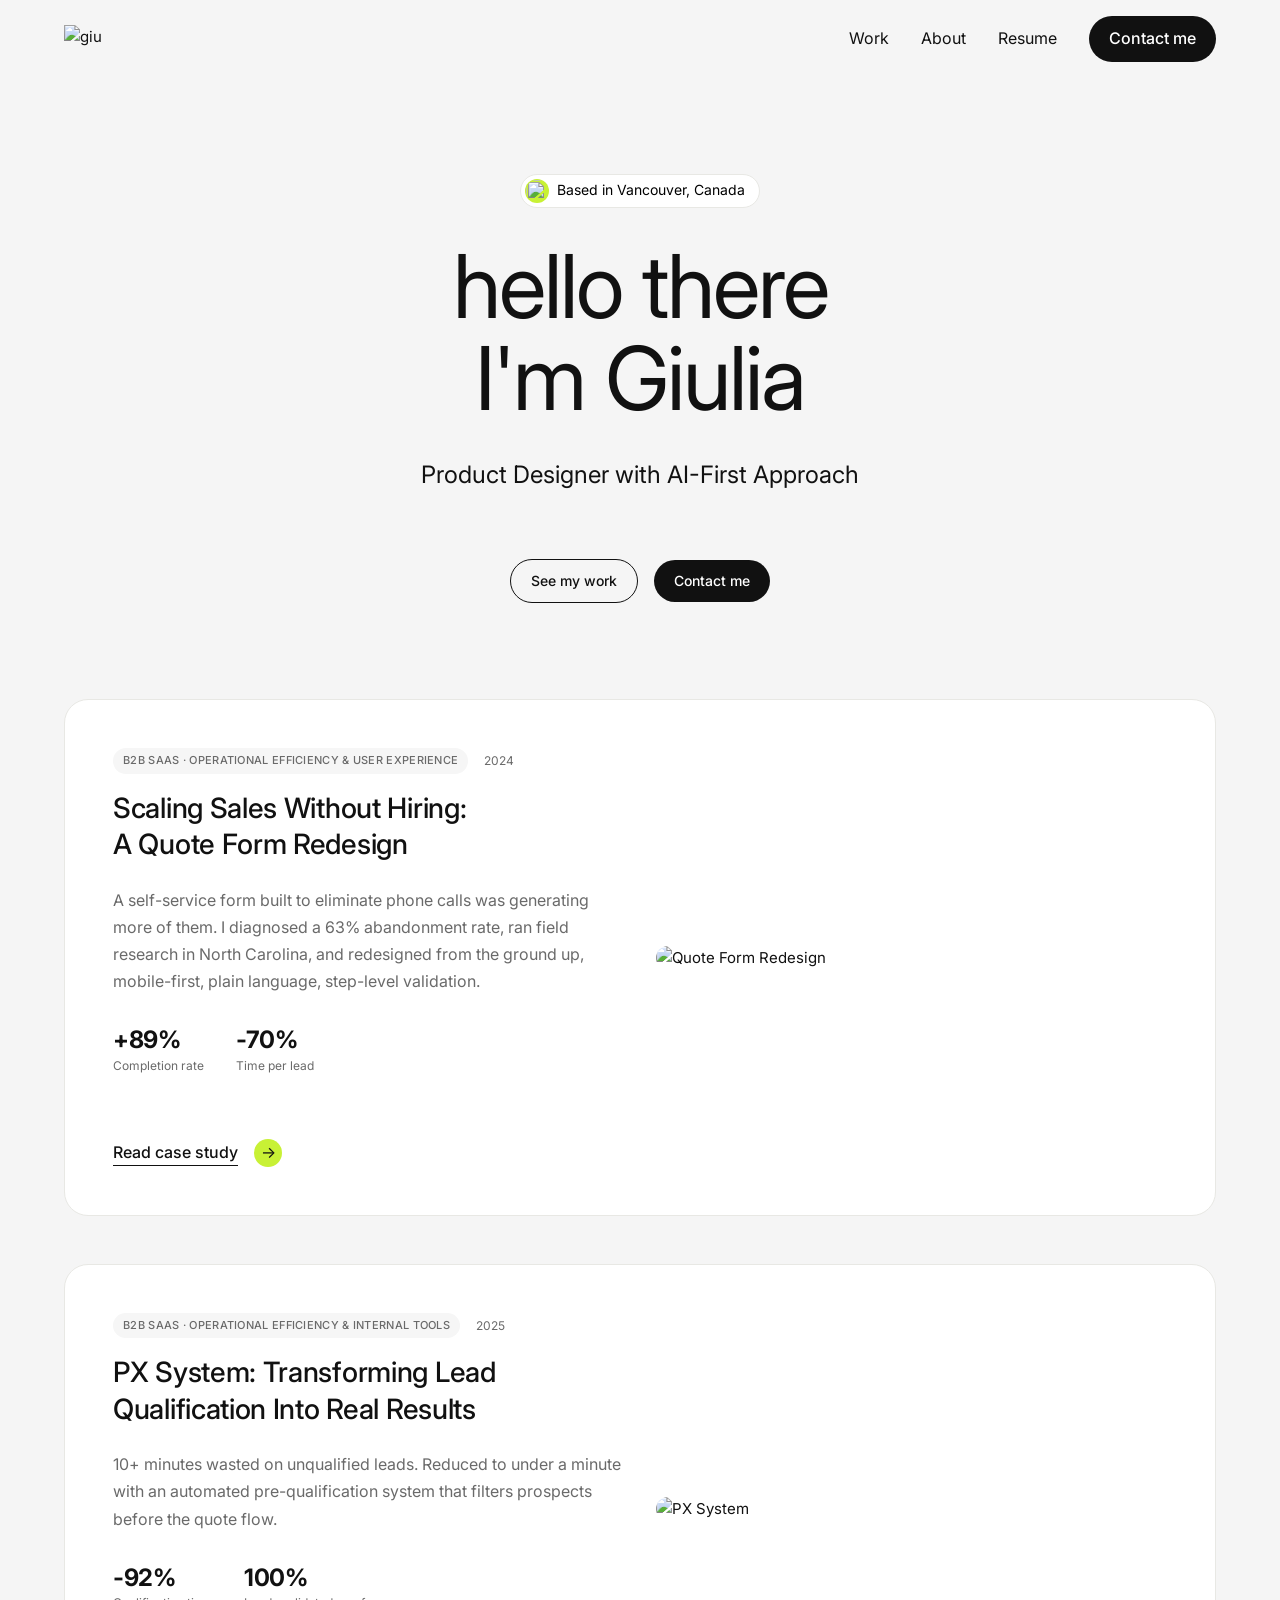
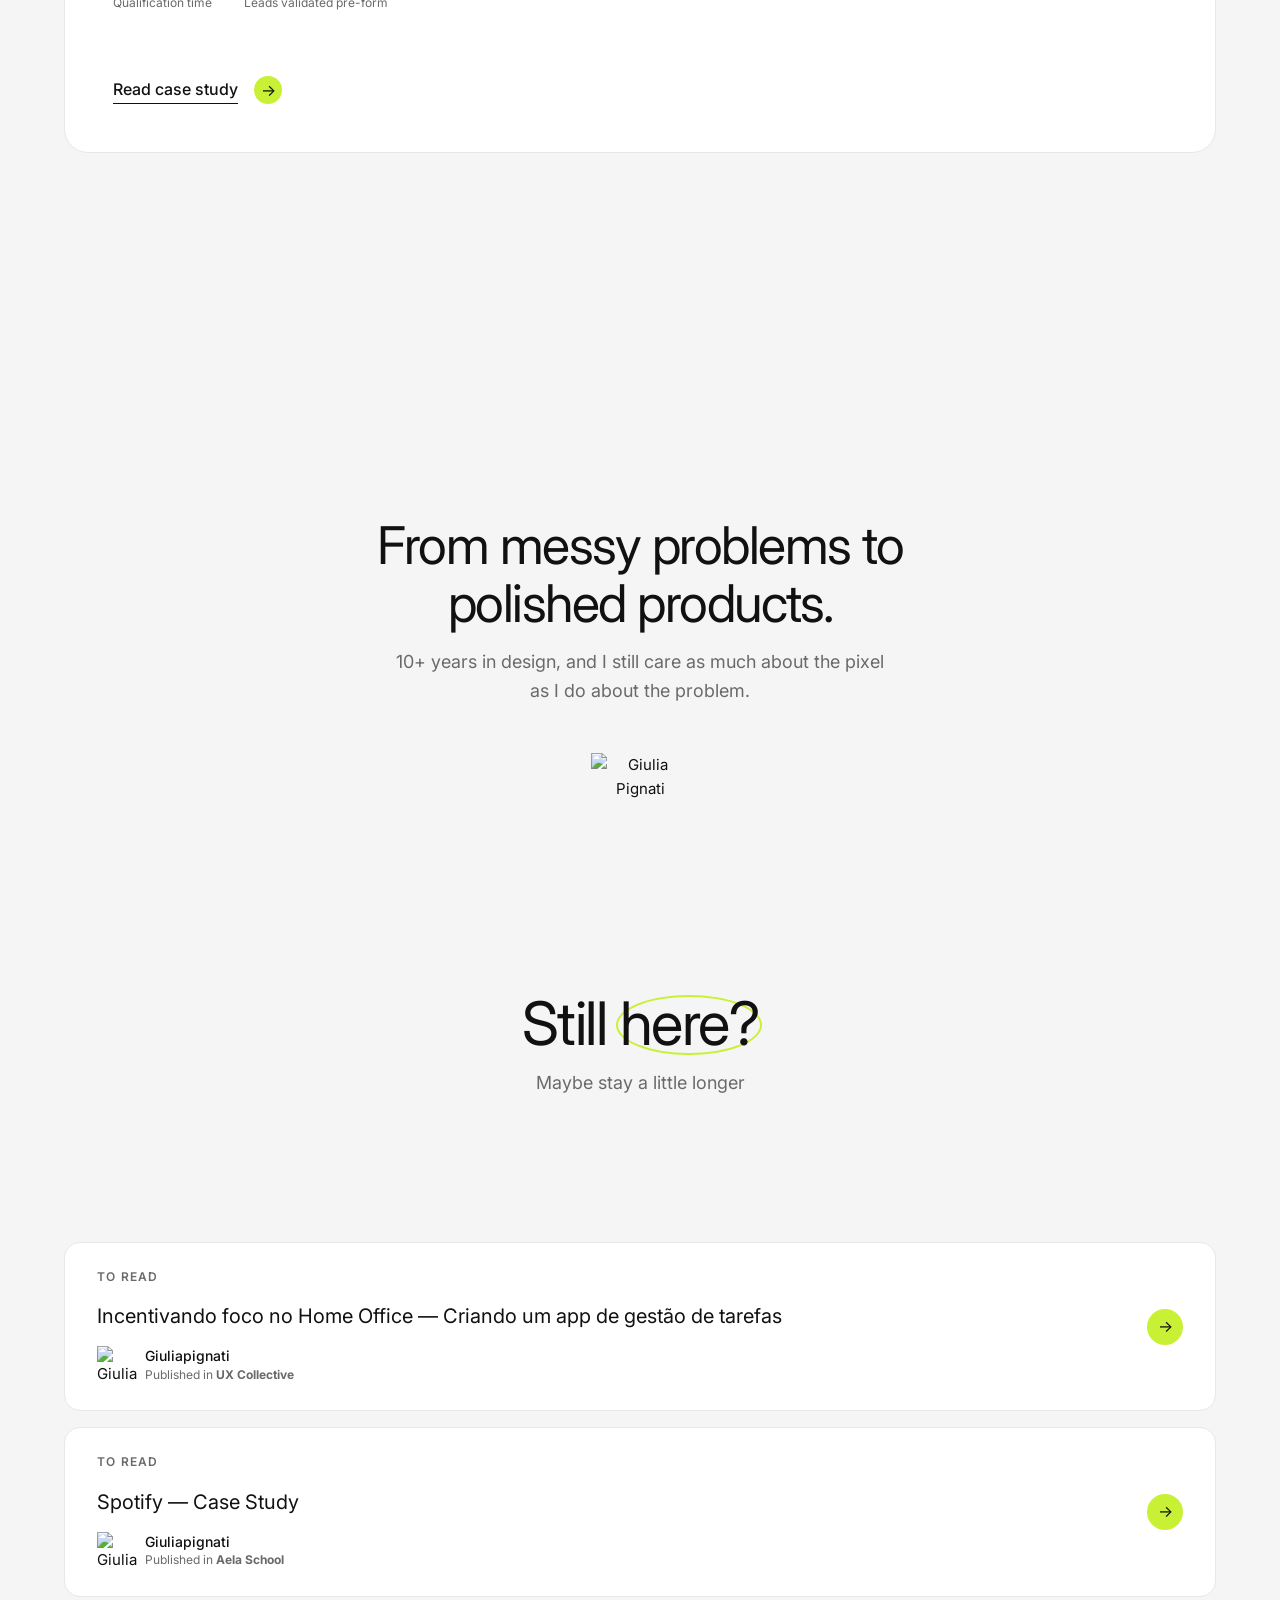
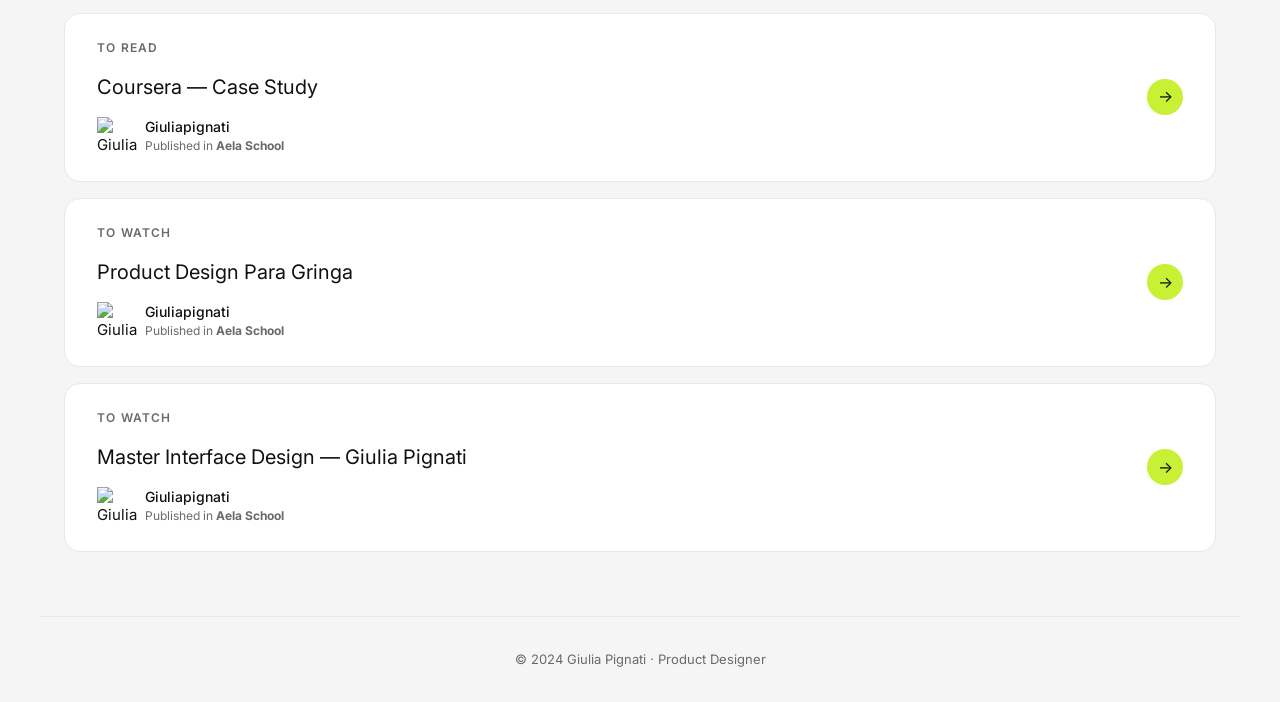
==== commit b250dcef: "Add files via upload" ====
--- a/index.html
+++ b/index.html
@@ -66,7 +66,7 @@
     <article class="case-card" onclick="window.location='quote-form-case-study.html'" style="cursor:pointer;">
       <div class="case-card-content">
         <div class="case-meta">
-          <span class="case-tag">B2B SaaS · Operational Efficiency &amp; Internal Tools</span>
+          <span class="case-tag">B2B SaaS · Operational Efficiency &amp; User Experience</span>
           <span class="case-year">2024</span>
         </div>
         <h2>Scaling Sales Without Hiring:<br />A Quote Form Redesign</h2>
@@ -95,13 +95,13 @@
       <div class="case-card-content">
         <div class="case-meta">
           <span class="case-tag">B2B SaaS · Operational Efficiency &amp; Internal Tools</span>
-          <span class="case-year">2024</span>
-        </div>
-        <h2>PX System: Qualifying Leads<br />Before They Touch the Form</h2>
-        <p>Producers were spending 30 minutes qualifying leads that would never convert. I designed a pre-qualification system that validated 100% of leads in under 2 minutes — before they ever reached the quote form.</p>
+          <span class="case-year">2025</span>
+        </div>
+        <h2>PX System: Transforming Lead Qualification Into Real Results</h2>
+        <p>10+ minutes wasted on unqualified leads. Reduced to under a minute with an automated pre-qualification system that filters prospects before the quote flow.</p>
         <div class="case-metrics">
           <div class="metric">
-            <span class="metric-value">-93%</span>
+            <span class="metric-value">-92%</span>
             <span class="metric-label">Qualification time</span>
           </div>
           <div class="metric">
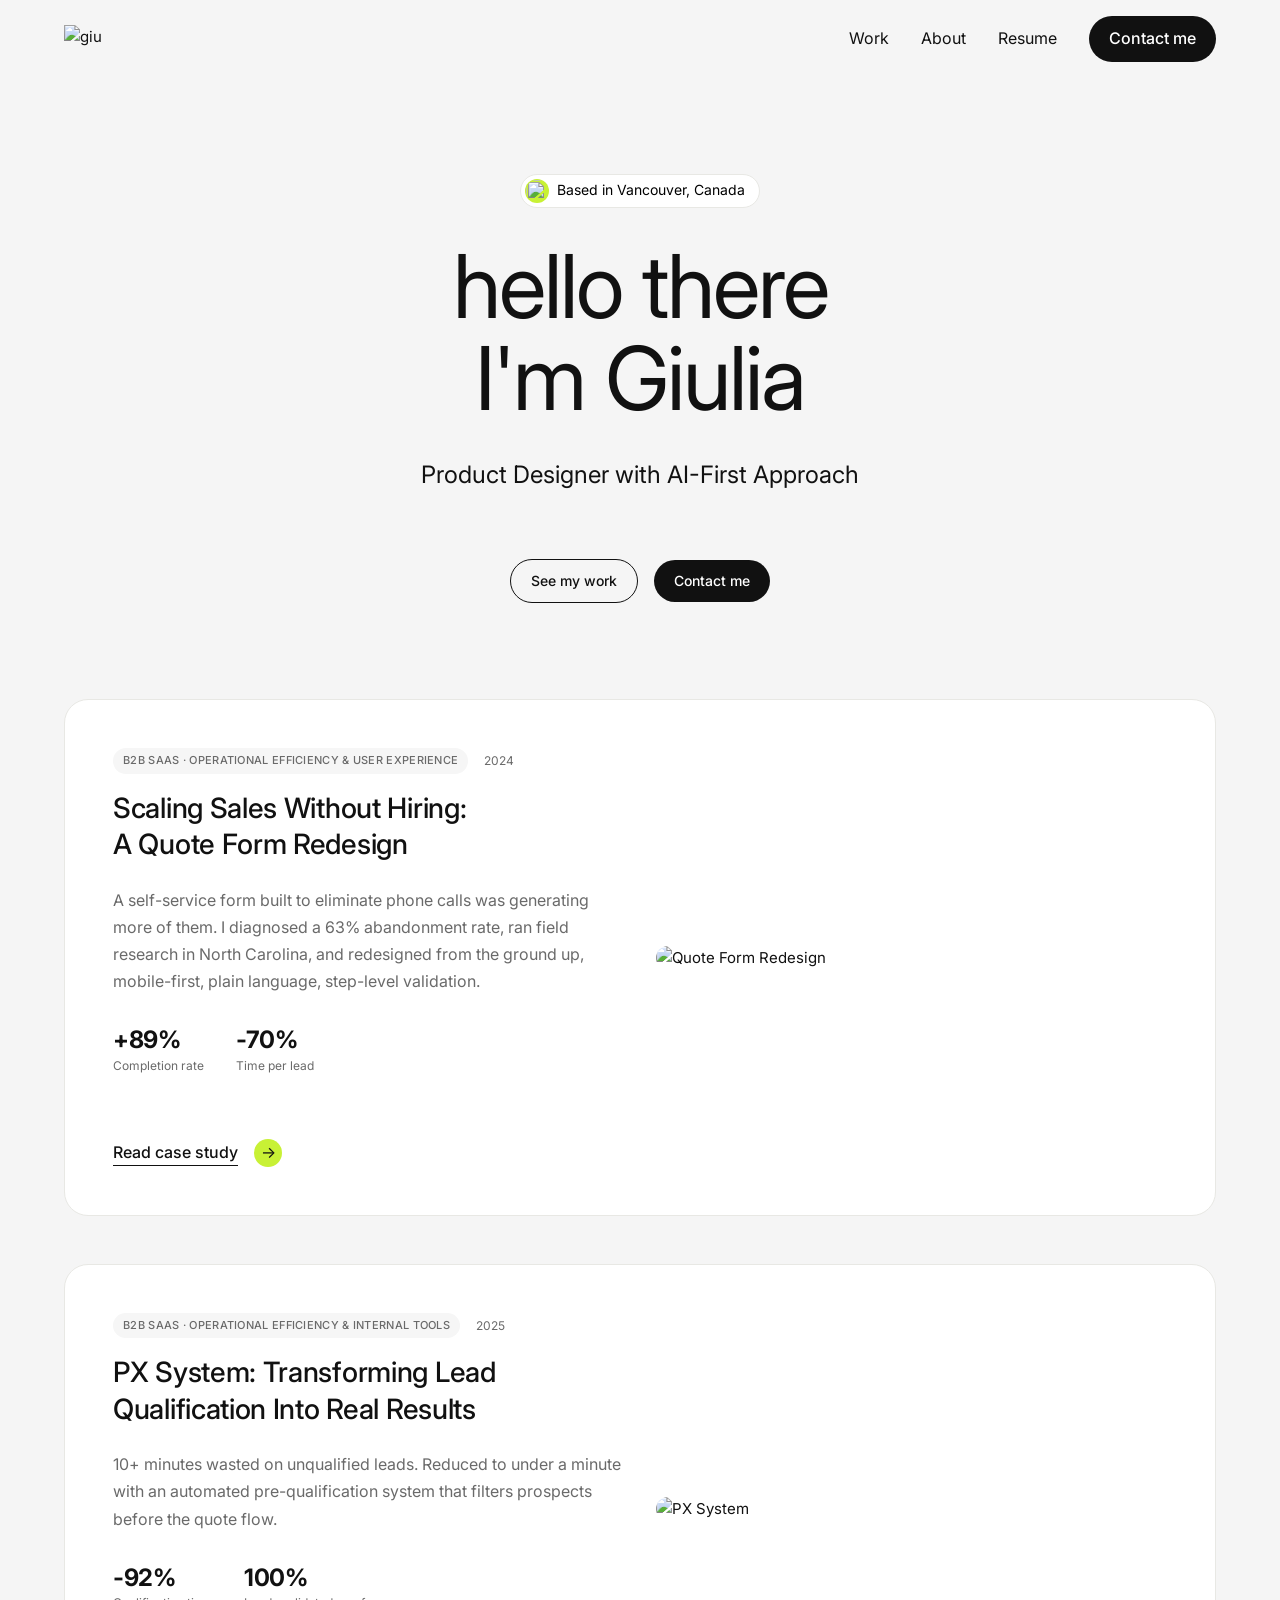
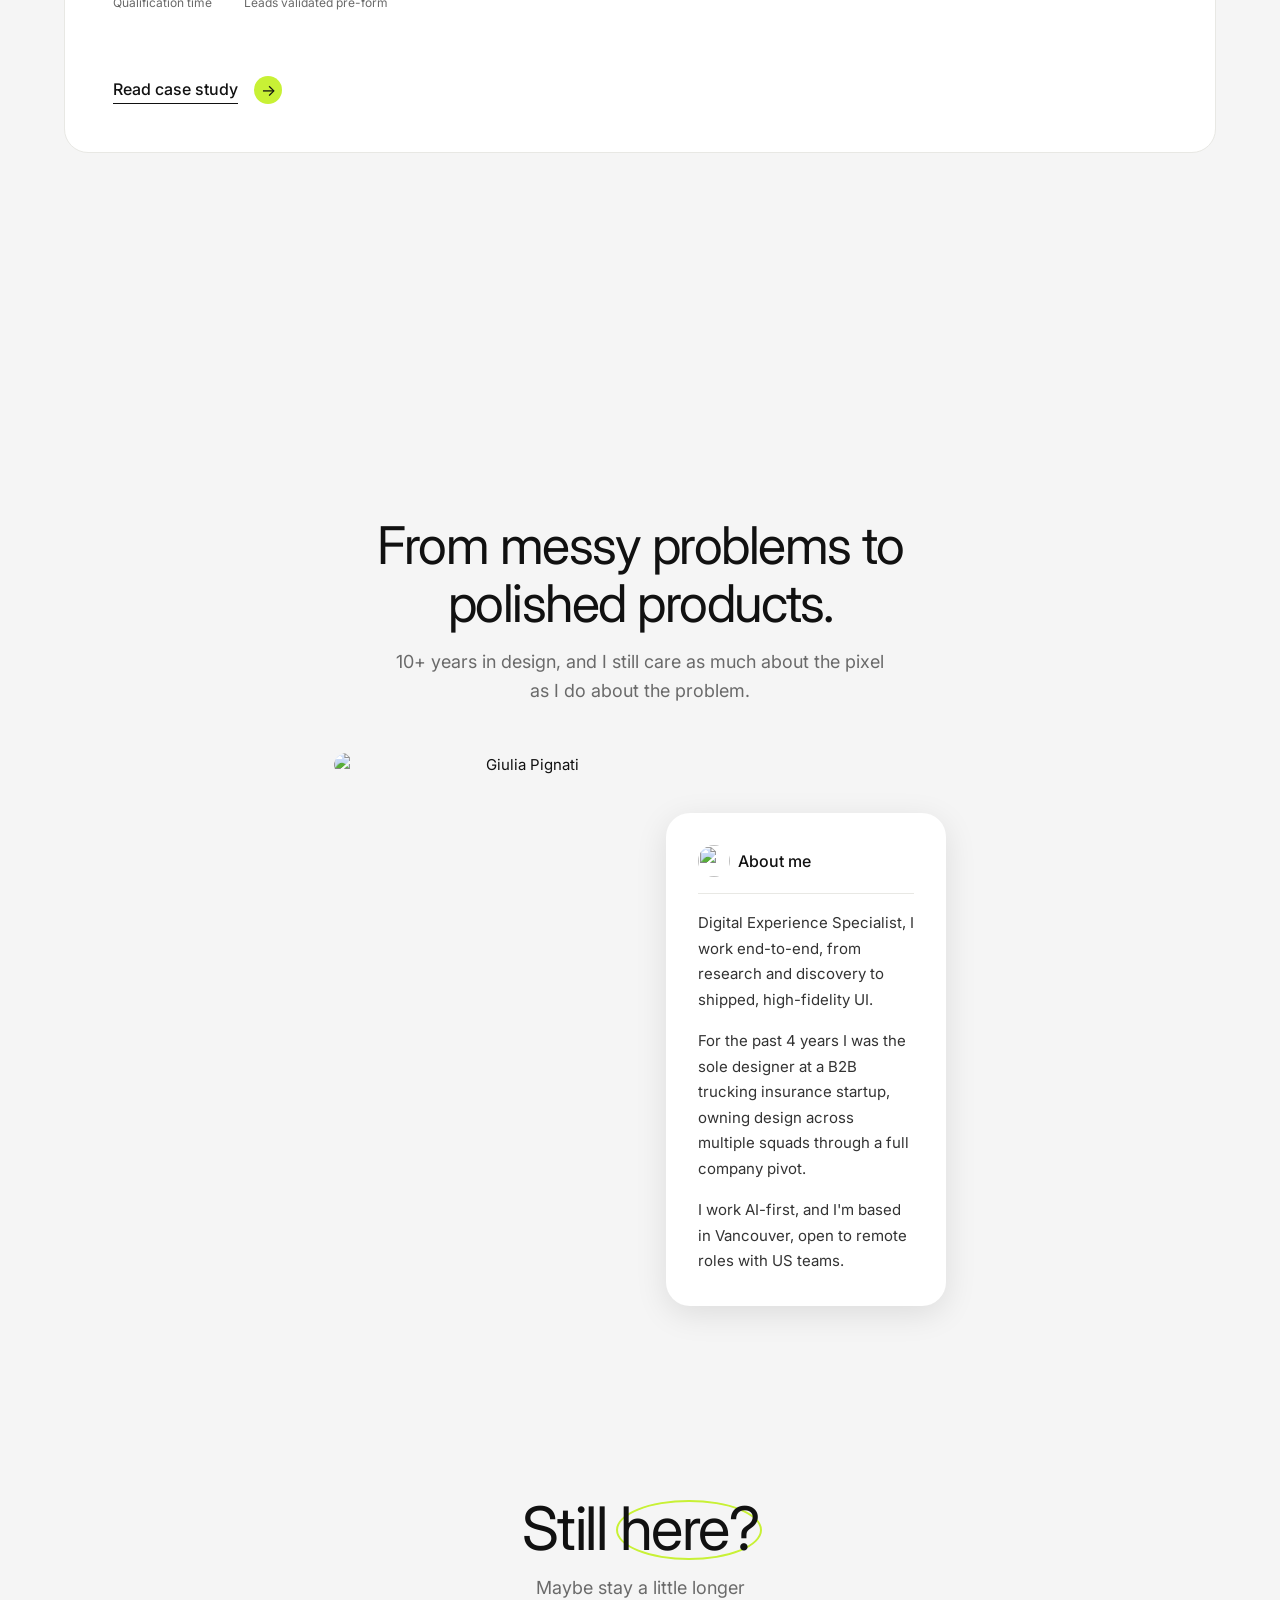
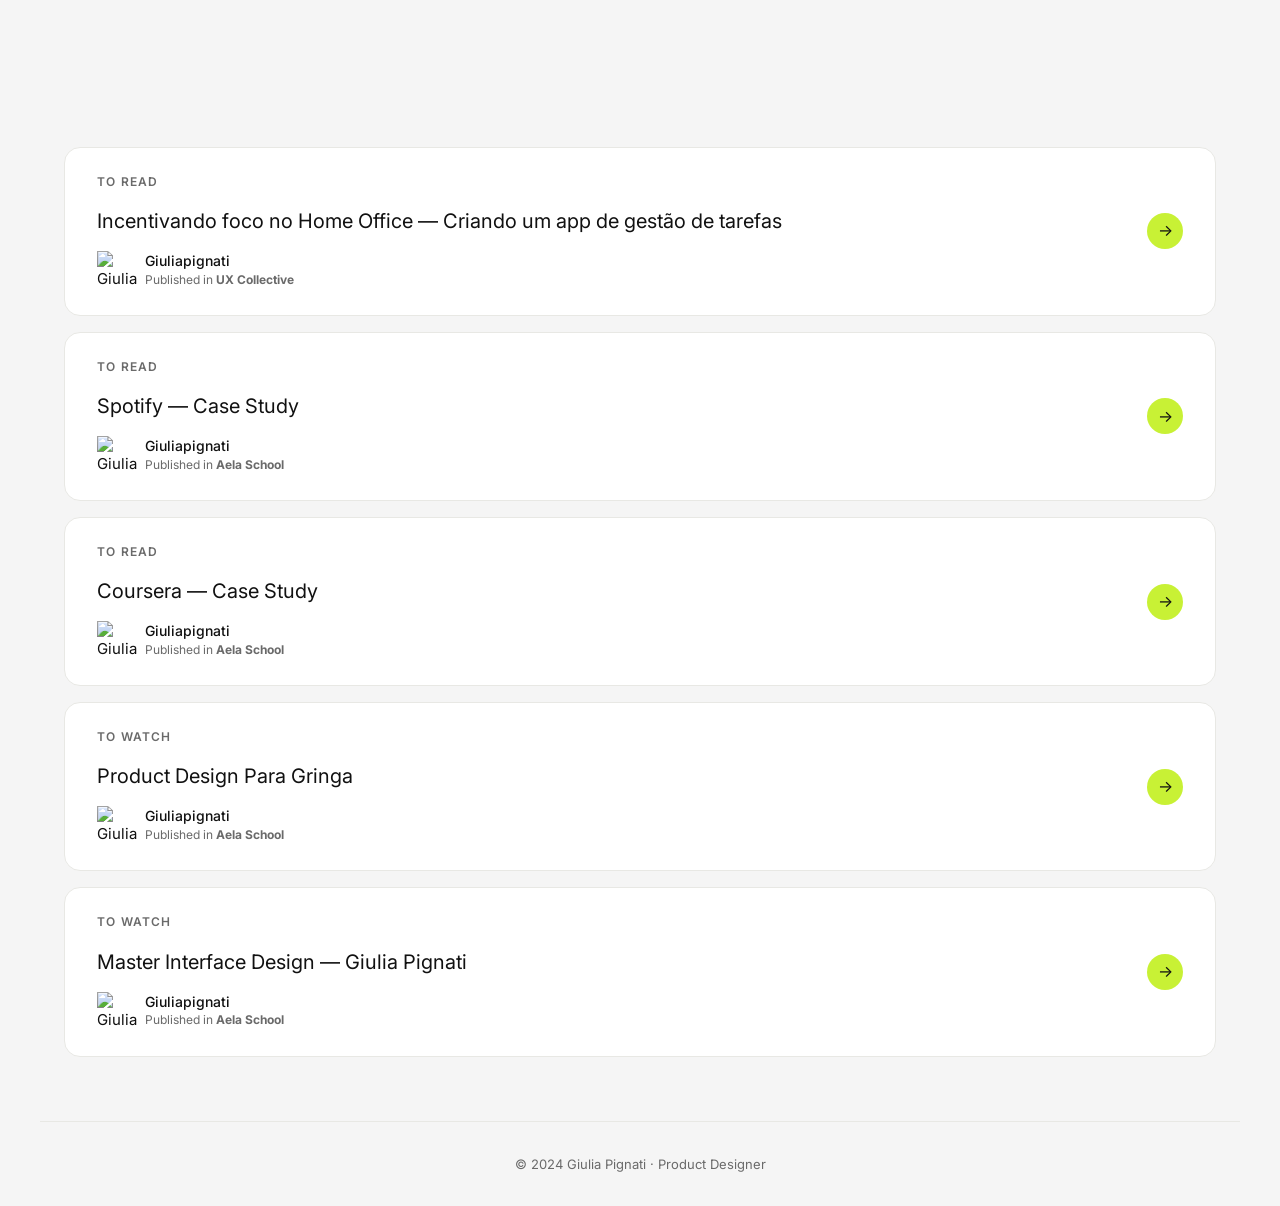
==== commit 906b7480: "Add files via upload" ====
--- a/index.html
+++ b/index.html
@@ -131,11 +131,106 @@
       <p>10+ years in design, and I still care as much about the pixel<br />as I do about the problem.</p>
     </div>
     <div class="about-body">
-      <div class="about-photo">
-        <img src="https://raw.githubusercontent.com/giulia-pignati/portfolio/main/images/about-me.png" alt="Giulia Pignati" />
+      <div class="about-new">
+        <div class="about-new-photo">
+          <img src="https://raw.githubusercontent.com/giulia-pignati/portfolio/main/images/about-new.png" alt="Giulia Pignati" />
+        </div>
+        <div class="about-new-card">
+          <div class="about-card-header">
+            <img src="https://raw.githubusercontent.com/giulia-pignati/portfolio/main/images/about-icon.png" alt="" class="about-card-icon-img" />
+            <span class="about-card-title">About me</span>
+          </div>
+          <hr class="about-card-divider" />
+          <p>Digital Experience Specialist, I work end-to-end, from research and discovery to shipped, high-fidelity UI.</p>
+          <p>For the past 4 years I was the sole designer at a B2B trucking insurance startup, owning design across multiple squads through a full company pivot.</p>
+          <p>I work AI-first, and I'm based in Vancouver, open to remote roles with US teams.</p>
+        </div>
       </div>
     </div>
   </section>
+
+  <style>
+    .about-new {
+      display: flex;
+      align-items: flex-start;
+      justify-content: center;
+      position: relative;
+      width: 100%;
+    }
+
+    .about-new-photo {
+      width: 380px;
+      flex-shrink: 0;
+      border-radius: var(--radius-lg);
+      overflow: hidden;
+      position: relative;
+      z-index: 1;
+    }
+
+    .about-new-photo img {
+      width: 100%;
+      height: auto;
+      display: block;
+      border-radius: var(--radius-lg);
+    }
+
+    .about-new-card {
+      background: var(--color-surface);
+      border-radius: var(--radius-lg);
+      padding: var(--space-32);
+      width: 280px;
+      flex-shrink: 0;
+      box-shadow: 0 8px 32px rgba(0,0,0,0.10);
+      position: relative;
+      z-index: 2;
+      margin-left: -48px;
+      margin-top: 60px;
+      display: flex;
+      flex-direction: column;
+      gap: var(--space-16);
+      text-align: left;
+    }
+
+    .about-card-header {
+      display: flex;
+      align-items: center;
+      gap: var(--space-8);
+    }
+
+    .about-card-icon-img {
+      width: 32px;
+      height: 32px;
+      border-radius: 50%;
+      flex-shrink: 0;
+      display: block;
+    }
+
+    .about-card-title {
+      font-size: 16px;
+      font-weight: 500;
+      color: var(--color-text);
+    }
+
+    .about-card-divider {
+      border: none;
+      border-top: 1px solid var(--color-border);
+      margin: 0;
+    }
+
+    .about-new-card p {
+      font-size: 15px;
+      color: #333;
+      line-height: 1.7;
+      margin: 0;
+      text-align: left;
+    }
+
+    @media (max-width: 768px) {
+      .about-new { flex-direction: column; align-items: center; gap: var(--space-24); }
+      .about-new-photo { width: 100%; }
+      .about-new-card { width: 100%; margin-left: 0; margin-top: 0; }
+    }
+  </style>
 
   <!-- STILL HERE -->
   <section class="still-here" id="contact">
